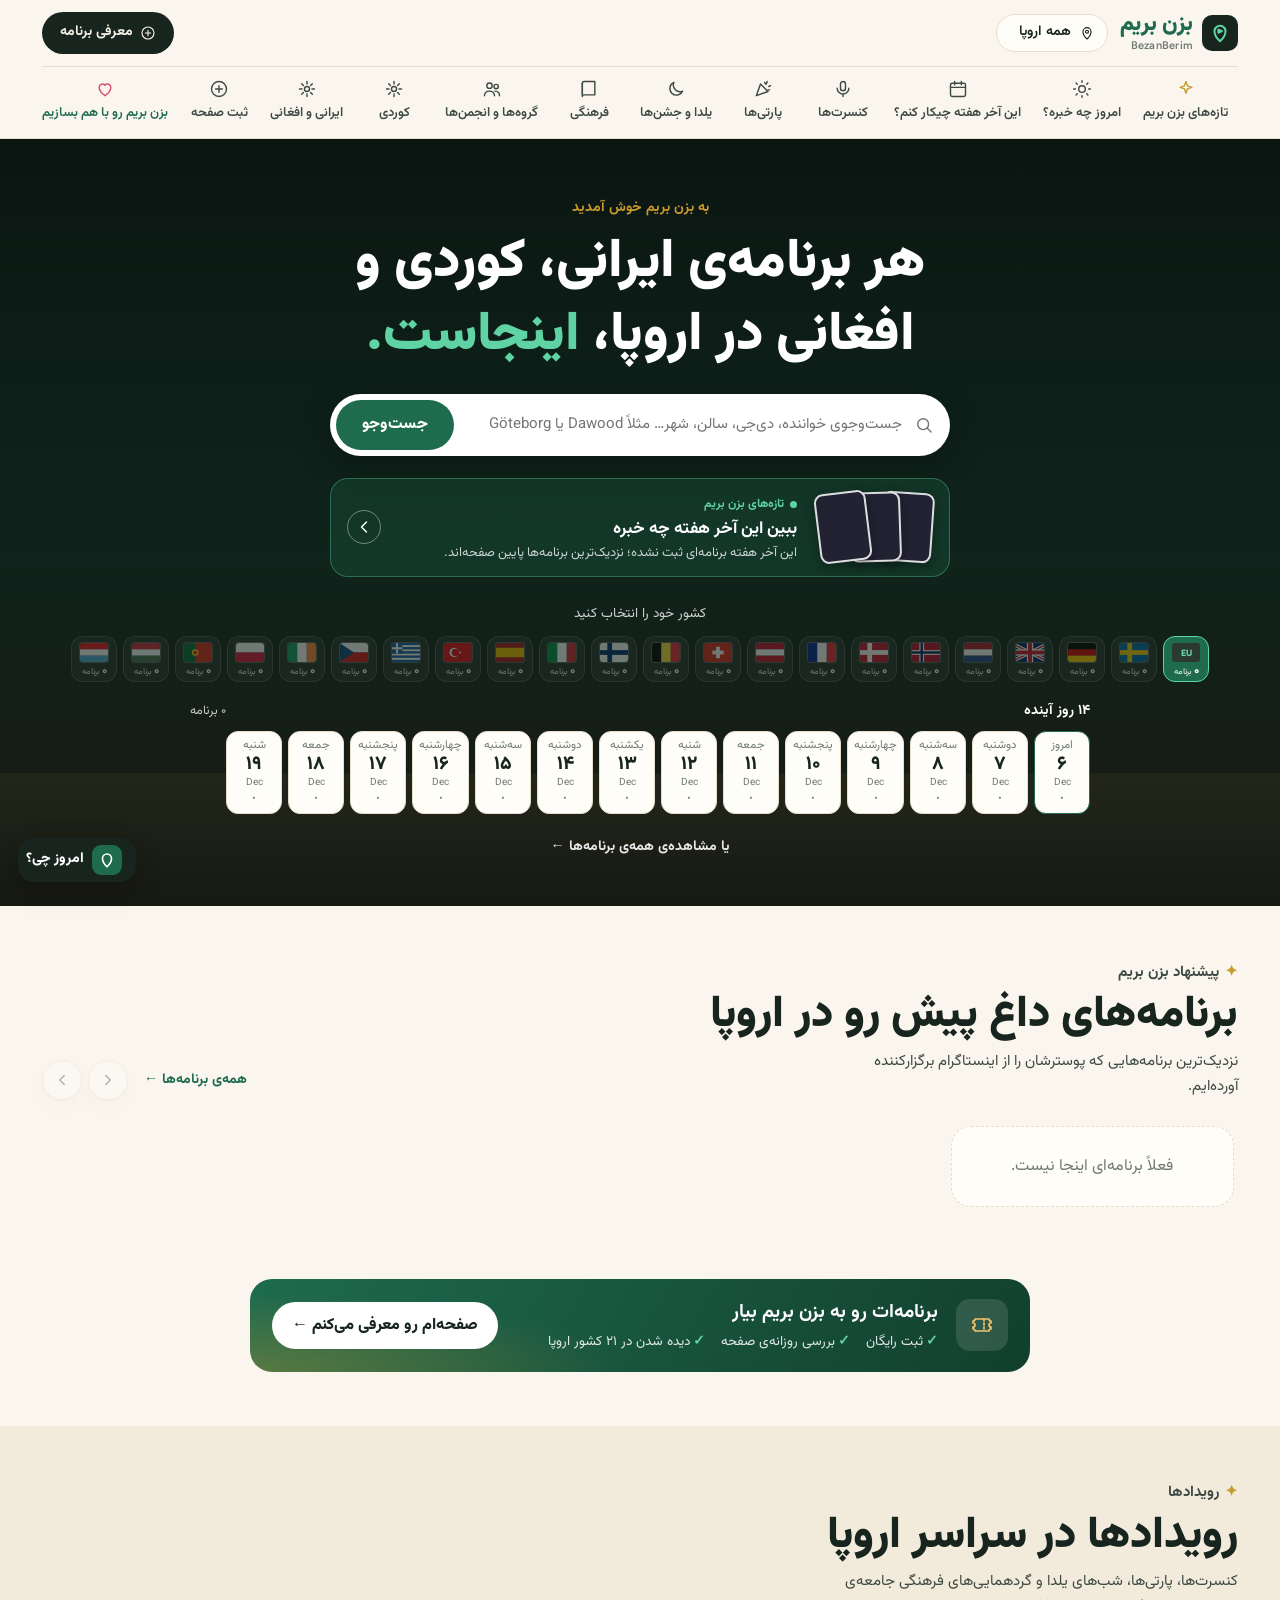
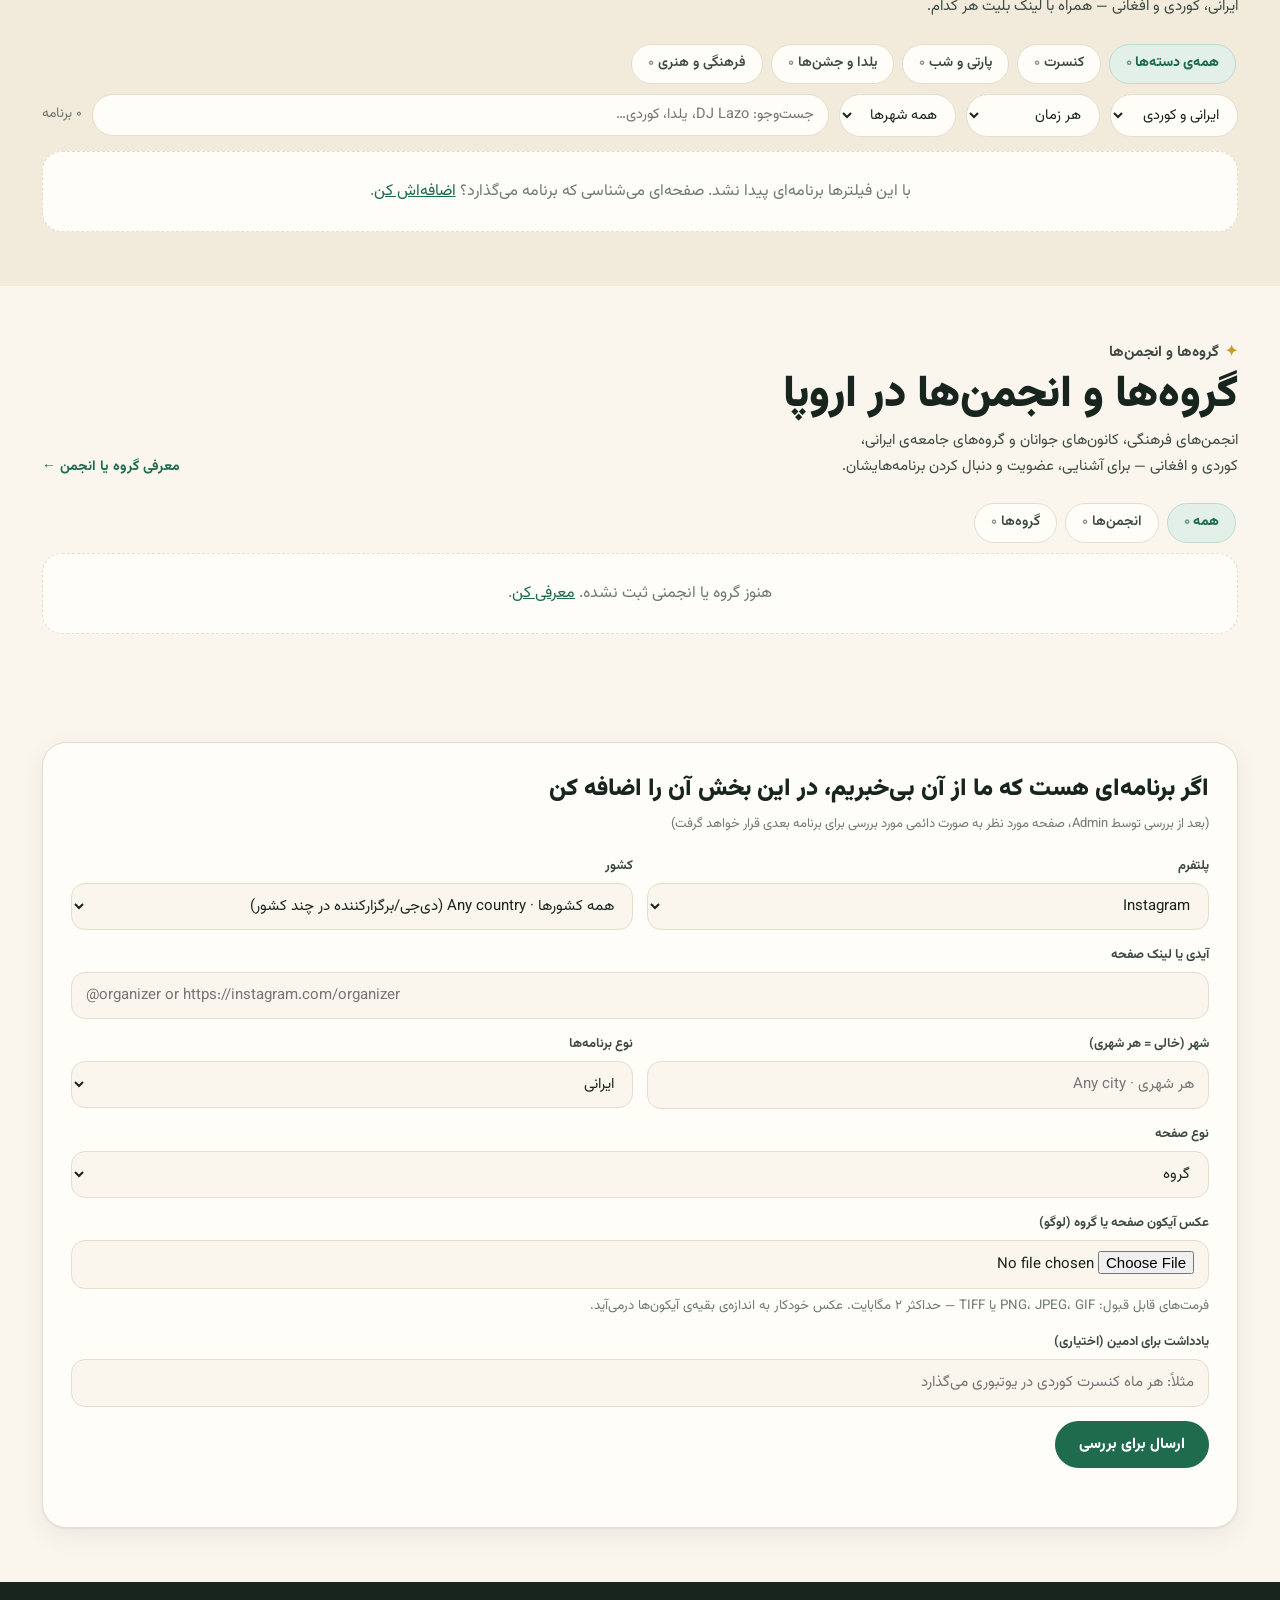
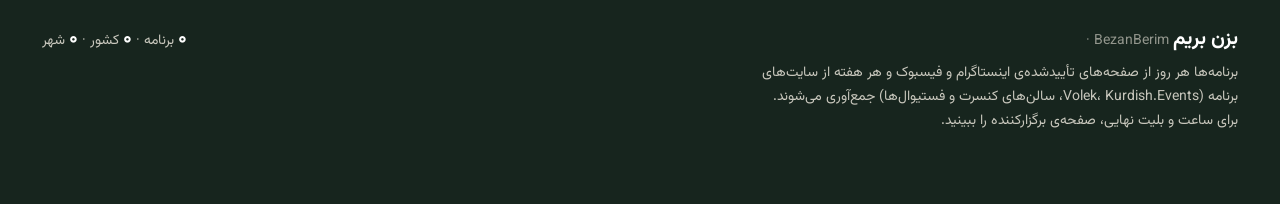
==== site/index.html @ 98e33f54 "Submit form: icon upload (PNG/JPEG/GIF/TIFF), server resizes to 192x192 PNG, used as group logo Co-A" ====
<!DOCTYPE html>
<html lang="fa" dir="rtl">
<head>
<meta charset="utf-8">
<meta name="viewport" content="width=device-width, initial-scale=1">
<meta name="theme-color" content="#17251E">
<title>BezanBerim · بزن بریم</title>
<link rel="preconnect" href="https://fonts.googleapis.com">
<link rel="preconnect" href="https://fonts.gstatic.com" crossorigin>
<link href="https://fonts.googleapis.com/css2?family=Figtree:wght@600;800&family=Vazirmatn:wght@400;500;600;700;800;900&display=swap" rel="stylesheet">
<link rel="stylesheet" href="assets/css/style.css">
</head>
<body>
<svg width="0" height="0" style="position:absolute" aria-hidden="true">
  <symbol id="i-spark" viewBox="0 0 24 24"><path d="M12 3l1.8 5.2L19 10l-5.2 1.8L12 17l-1.8-5.2L5 10l5.2-1.8z"/></symbol>
  <symbol id="i-sun" viewBox="0 0 24 24"><circle cx="12" cy="12" r="4"/><path d="M12 2v2M12 20v2M4.9 4.9l1.4 1.4M17.7 17.7l1.4 1.4M2 12h2M20 12h2M4.9 19.1l1.4-1.4M17.7 6.3l1.4-1.4"/></symbol>
  <symbol id="i-cal" viewBox="0 0 24 24"><rect x="3" y="5" width="18" height="16" rx="2"/><path d="M16 3v4M8 3v4M3 10h18"/></symbol>
  <symbol id="i-mic" viewBox="0 0 24 24"><rect x="9" y="3" width="6" height="11" rx="3"/><path d="M5 11a7 7 0 0014 0M12 18v3"/></symbol>
  <symbol id="i-party" viewBox="0 0 24 24"><path d="M4 20l5-14 9 9z"/><path d="M14 4l1 2M19 9l2-1M17 3l-1 3M20 13l-2 0"/></symbol>
  <symbol id="i-book" viewBox="0 0 24 24"><path d="M4 5a2 2 0 012-2h13v16H6a2 2 0 00-2 2z"/><path d="M4 19V5"/></symbol>
  <symbol id="i-sun2" viewBox="0 0 24 24"><circle cx="12" cy="12" r="3"/><path d="M12 3v3M12 18v3M3 12h3M18 12h3M5.6 5.6l2.1 2.1M16.3 16.3l2.1 2.1M5.6 18.4l2.1-2.1M16.3 7.7l2.1-2.1"/></symbol>
  <symbol id="i-moon" viewBox="0 0 24 24"><path d="M20 14.5A8 8 0 019.5 4a8 8 0 1010.5 10.5z"/></symbol>
  <symbol id="i-users" viewBox="0 0 24 24"><circle cx="9" cy="8" r="3.2"/><path d="M3 20c0-3.3 2.7-5.5 6-5.5s6 2.2 6 5.5"/><circle cx="17" cy="9" r="2.6"/><path d="M15.5 14.6c2.9.2 5.5 2.2 5.5 5.4"/></symbol>
  <symbol id="i-plus" viewBox="0 0 24 24"><circle cx="12" cy="12" r="9"/><path d="M12 8v8M8 12h8"/></symbol>
  <symbol id="i-heart" viewBox="0 0 24 24"><path d="M12 20s-7-4.4-7-10a4 4 0 017-2.6A4 4 0 0119 10c0 5.6-7 10-7 10z"/></symbol>
  <symbol id="i-pin" viewBox="0 0 24 24"><path d="M12 21s-6-5.5-6-11a6 6 0 0112 0c0 5.5-6 11-6 11z"/><circle cx="12" cy="10" r="2.2"/></symbol>
  <symbol id="i-search" viewBox="0 0 24 24"><circle cx="11" cy="11" r="6.5"/><path d="M16 16l4.5 4.5"/></symbol>
  <symbol id="i-left" viewBox="0 0 24 24"><path d="M15 6l-6 6 6 6"/></symbol>
  <symbol id="i-right" viewBox="0 0 24 24"><path d="M9 6l6 6-6 6"/></symbol>
  <symbol id="i-ig" viewBox="0 0 24 24"><rect x="3" y="3" width="18" height="18" rx="5"/><circle cx="12" cy="12" r="4"/><path d="M17.5 6.5h.01"/></symbol>
  <symbol id="i-ticket" viewBox="0 0 24 24"><path d="M3 8a2 2 0 002-2h14a2 2 0 002 2v2a2 2 0 000 4v2a2 2 0 00-2 2H5a2 2 0 00-2-2v-2a2 2 0 000-4z"/><path d="M14 6v12" stroke-dasharray="2 2"/></symbol>
</svg>

<header class="site-header">
  <div class="wrap">
    <div class="bar">
      <a class="logo" href="#top" aria-label="BezanBerim">
        <span class="mark"><svg viewBox="0 0 24 24" fill="none" stroke="#5FD3A4" stroke-width="2.2" stroke-linecap="round" stroke-linejoin="round"><path d="M12 21s-6-5.5-6-11a6 6 0 0112 0c0 5.5-6 11-6 11z"/><path d="M10.2 8.3l4 1.7-4 1.7z" fill="#5FD3A4"/></svg></span>
        <span><b>بزن بریم</b><small>BezanBerim</small></span>
      </a>
      <label class="pill country"><svg class="ico"><use href="#i-pin"/></svg><span class="sr">کشور</span><select id="countrySel"></select></label>
      <span class="spacer"></span>
      <a class="btn-dark" href="#add"><svg class="ico"><use href="#i-plus"/></svg>معرفی برنامه</a>
    </div>
    <nav class="nav" id="nav" aria-label="دسته‌ها">
      <button type="button" class="hot" data-nav="new"><svg class="ico"><use href="#i-spark"/></svg>تازه‌های بزن بریم</button>
      <button type="button" data-nav="today"><svg class="ico"><use href="#i-sun"/></svg>امروز چه خبره؟</button>
      <button type="button" data-nav="weekend"><svg class="ico"><use href="#i-cal"/></svg>این آخر هفته چیکار کنم؟</button>
      <button type="button" data-nav="concert"><svg class="ico"><use href="#i-mic"/></svg>کنسرت‌ها</button>
      <button type="button" data-nav="party"><svg class="ico"><use href="#i-party"/></svg>پارتی‌ها</button>
      <button type="button" data-nav="celebration"><svg class="ico"><use href="#i-moon"/></svg>یلدا و جشن‌ها</button>
      <button type="button" data-nav="culture"><svg class="ico"><use href="#i-book"/></svg>فرهنگی</button>
      <button type="button" data-nav="groups"><svg class="ico"><use href="#i-users"/></svg>گروه‌ها و انجمن‌ها</button>
      <button type="button" data-nav="kurdish"><svg class="ico"><use href="#i-sun2"/></svg>کوردی</button>
      <button type="button" data-nav="persian"><svg class="ico"><use href="#i-sun2"/></svg>ایرانی و افغانی</button>
      <button type="button" data-nav="add"><svg class="ico"><use href="#i-plus"/></svg>ثبت صفحه</button>
      <button type="button" class="love" data-nav="add"><svg class="ico"><use href="#i-heart"/></svg>بزن بریم رو با هم بسازیم</button>
    </nav>
  </div>
</header>

<main id="top">
  <section class="hero">
    <div class="sky" aria-hidden="true">
      <svg viewBox="0 0 1440 520" preserveAspectRatio="xMidYMax slice">
        <defs>
          <linearGradient id="g1" x1="0" y1="0" x2="0" y2="1"><stop offset="0" stop-color="#0B1712"/><stop offset=".55" stop-color="#173A2D"/><stop offset="1" stop-color="#3A3320"/></linearGradient>
          <linearGradient id="g2" x1="0" y1="0" x2="0" y2="1"><stop offset="0" stop-color="#F2C46B" stop-opacity=".55"/><stop offset="1" stop-color="#F2C46B" stop-opacity="0"/></linearGradient>
        </defs>
        <rect width="1440" height="520" fill="url(#g1)"/>
        <g fill="#0A1410" opacity=".95" id="city"></g>
        <rect y="430" width="1440" height="90" fill="url(#g2)" opacity=".35"/>
      </svg>
    </div>
    <div class="flagtint" id="flagTint" aria-hidden="true"></div>
    <div class="wrap">
      <p class="hello">به بزن بریم خوش آمدید</p>
      <h1>هر برنامه‌ی ایرانی، کوردی و افغانی در اروپا، <em>اینجاست.</em></h1>
      <form class="searchbox" id="heroSearch" role="search">
        <svg class="ico"><use href="#i-search"/></svg>
        <label class="sr" for="hq">جست‌وجو</label>
        <input id="hq" type="search" placeholder="جست‌وجوی خواننده، دی‌جی، سالن، شهر… مثلاً Dawood یا Göteborg">
        <button type="submit">جست‌وجو</button>
      </form>
      <button type="button" class="weekend" id="weekendCard">
        <span class="stack" id="stack"><span></span><span></span><span></span></span>
        <span class="wt"><span class="live">تازه‌های بزن بریم</span><b>ببین این آخر هفته چه خبره</b><small id="weekendTxt">کنسرت‌ها، پارتی‌ها و جشن‌های آخر هفته در سراسر اروپا. بکش پایین.</small></span>
        <span class="arr"><svg class="ico"><use href="#i-left"/></svg></span>
      </button>
      <p class="pick">کشور خود را انتخاب کنید</p>
      <div class="flags" id="flags"></div>
      <div class="calbar in-hero" aria-label="تقویم دو هفته‌ی آینده"><div class="calhead"><b>۱۴ روز آینده</b><span id="calSub"></span></div><div class="calstrip" id="calStrip" role="list"></div></div>
      <a class="allads" href="#events">یا مشاهده‌ی همه‌ی برنامه‌ها ←</a>
    </div>
  </section>

  <section class="block" id="soon">
    <div class="wrap">
      <div class="shead">
        <div><p class="eyebrow">پیشنهاد بزن بریم</p><h2 id="soonTitle">برنامه‌های داغ پیش رو</h2><p id="soonSub">نزدیک‌ترین برنامه‌هایی که پوسترشان را از اینستاگرام برگزارکننده آورده‌ایم.</p></div>
        <div class="tools"><button class="more" type="button" data-goto="events">همه‌ی برنامه‌ها ←</button><div class="arrows"><button type="button" id="prev" aria-label="قبلی"><svg class="ico"><use href="#i-right"/></svg></button><button type="button" id="next" aria-label="بعدی"><svg class="ico"><use href="#i-left"/></svg></button></div></div>
      </div>
      <div class="rail" id="rail"></div>
    </div>
  </section>

  <div class="wrap">
    <div class="cta">
      <span class="ci"><svg class="ico"><use href="#i-ticket"/></svg></span>
      <span class="ct"><b>برنامه‌ات رو به بزن بریم بیار</b><ul><li>ثبت رایگان</li><li>بررسی روزانه‌ی صفحه</li><li>دیده شدن در ۲۱ کشور اروپا</li></ul></span>
      <a href="#add">صفحه‌ام رو معرفی می‌کنم ←</a>
    </div>
  </div>

  <section class="block alt" id="events" style="margin-top:54px">
    <div class="wrap">
      <div class="shead">
        <div><p class="eyebrow">رویدادها</p><h2 id="evTitle">رویدادها در سراسر اروپا</h2><p>کنسرت‌ها، پارتی‌ها، شب‌های یلدا و گردهمایی‌های فرهنگی جامعه‌ی ایرانی، کوردی و افغانی — همراه با لینک بلیت هر کدام.</p></div>
      </div>
      <div class="chips" id="cats" role="group" aria-label="دسته"></div>
      <div class="filters">
        <label class="sr" for="typeSel">نوع</label>
        <select id="typeSel"><option value="all">ایرانی و کوردی</option><option value="persian">ایرانی / افغانی</option><option value="kurdish">کوردی</option></select>
        <label class="sr" for="whenSel">زمان</label>
        <select id="whenSel"><option value="all">هر زمان</option><option value="new">تازه اضافه‌شده</option><option value="today">امروز</option><option value="weekend">این آخر هفته</option><option value="week">۷ روز آینده</option><option value="month">۳۰ روز آینده</option></select>
        <label class="sr" for="city">شهر</label>
        <select id="city"><option value="">همه شهرها</option></select>
        <label class="sr" for="q">جست‌وجو</label>
        <input id="q" type="search" placeholder="جست‌وجو: DJ Lazo، یلدا، کوردی…">
        <span class="count" id="count"></span>
      </div>
      <div id="list" aria-live="polite"></div>
    </div>
  </section>

  <section class="block" id="groups">
    <div class="wrap">
      <div class="shead">
        <div><p class="eyebrow">گروه‌ها و انجمن‌ها</p><h2 id="grTitle">گروه‌ها و انجمن‌ها</h2><p>انجمن‌های فرهنگی، کانون‌های جوانان و گروه‌های جامعه‌ی ایرانی، کوردی و افغانی — برای آشنایی، عضویت و دنبال کردن برنامه‌هایشان.</p></div>
        <div class="tools"><a class="more" href="#add">معرفی گروه یا انجمن ←</a></div>
      </div>
      <div class="chips" id="grChips" role="group" aria-label="نوع گروه"></div>
      <div class="ggrid" id="groupsList"></div>
    </div>
  </section>

  <section class="block" id="add">
    <div class="wrap">
      <div class="panel" id="submitPanel">
        <h2>اگر برنامه‌ای هست که ما از آن بی‌خبریم، در این بخش آن را اضافه کن</h2>
        <p class="sub">(بعد از بررسی توسط Admin، صفحه مورد نظر به صورت دائمی مورد بررسی برای برنامه بعدی قرار خواهد گرفت)</p>
        <form id="subForm" novalidate>
          <div class="row2">
            <label class="field"><span>پلتفرم</span>
              <select id="sPlatform"><option value="instagram">Instagram</option><option value="facebook">Facebook</option><option value="website">وب‌سایت</option><option value="whatsapp">WhatsApp (گروه یا کانال)</option><option value="telegram">Telegram (کانال یا گروه)</option></select>
            </label>
            <label class="field"><span>کشور</span><select id="sCountry"></select></label>
          </div>
          <label class="field"><span>آیدی یا لینک صفحه</span><input id="sHandle" class="ltr" placeholder="@organizer or https://instagram.com/organizer" autocomplete="off"></label>
          <div class="row2">
            <label class="field"><span>شهر (خالی = هر شهری)</span><input id="sCity" placeholder="هر شهری · Any city"></label>
            <label class="field"><span>نوع برنامه‌ها</span><select id="sType"><option value="persian">ایرانی</option><option value="afghan">افغانی</option><option value="kurdish">کوردی</option><option value="all">همه</option></select></label>
          </div>
          <label class="field"><span>نوع صفحه</span><select id="sKind"><option value="گروه">گروه</option><option value="ایونت">ایونت</option><option value="انجمن">انجمن</option></select></label>
          <label class="field" id="sIconBox"><span>عکس آیکون صفحه یا گروه (لوگو)</span>
            <input id="sIcon" type="file" accept=".png,.jpg,.jpeg,.gif,.tif,.tiff,image/png,image/jpeg,image/gif,image/tiff">
            <small style="color:var(--muted)">فرمت‌های قابل قبول: PNG، JPEG، GIF یا TIFF — حداکثر ۲ مگابایت. عکس خودکار به اندازه‌ی بقیه‌ی آیکون‌ها درمی‌آید.</small>
          </label>
          <label class="field"><span>یادداشت برای ادمین (اختیاری)</span><input id="sNote" placeholder="مثلاً: هر ماه کنسرت کوردی در یوتبوری می‌گذارد"></label>
          <button class="btn" type="submit" id="sBtn">ارسال برای بررسی</button>
          <div class="msg" id="sMsg" role="status"></div>
          <div id="sFallback" hidden></div>
        </form>
        <div id="mine"></div>
      </div>

      <div class="panel" id="adminPanel" hidden style="margin-top:28px">
        <h2>Admin · صف بررسی</h2>
        <p class="sub">فقط شما و ویرایشگرها این بخش را می‌بینید. صفحه‌ی تأییدشده هر روز بررسی می‌شود.</p>
        <div class="queue" id="queue"></div>
        <h2 style="margin-top:28px;font-size:19px">برنامه‌های پیشنهادی ربات <span id="pendN" style="color:var(--muted);font-weight:500;font-size:15px"></span></h2>
        <p class="sub">هر روز ساعت ۶ صبح پیدا می‌شوند. تا تأیید نکنی روی سایت نمی‌آیند.</p>
        <div class="queue" id="pending"></div>
        <h2 style="margin-top:28px;font-size:19px">صفحه‌های تحت پیگیری <span id="trackedN" style="color:var(--muted);font-weight:500;font-size:15px"></span></h2>
        <p class="sub">روی دکمه‌ی هر صفحه بزن تا برنامه‌های مربوط به آن را ببینی.</p>
        <ul class="sources" id="sources"></ul>
        <h2 style="margin-top:28px;font-size:19px">راه تماس برای بازدیدکنندگان</h2>
        <p class="sub">بازدیدکننده‌هایی که نمی‌توانند مستقیم ارسال کنند، درخواستشان را برای این آدرس می‌فرستند.</p>
        <form id="contactForm" class="row2" style="align-items:end">
          <label class="field"><span>ایمیل یا اینستاگرام</span><input id="contact" class="ltr" placeholder="@yourpage or you@example.com"></label>
          <button class="btn ghost" type="submit">ذخیره</button>
        </form>
        <h2 style="margin-top:28px;font-size:19px">صفحه‌های حذف‌شده <span id="removedN" style="color:var(--muted);font-weight:500;font-size:15px"></span></h2>
        <p class="sub">صفحه‌هایی که پیگیری‌شان را متوقف کردی یا رد کردی. دیگر بررسی نمی‌شوند. با «بازگرداندن» دوباره پیگیری می‌شوند.</p>
        <ul class="sources" id="removed"></ul>
      </div>
    </div>
  </section>
</main>

<footer>
  <div class="wrap cols">
    <div><b>بزن بریم</b> <span class="ltr" style="opacity:.7">· BezanBerim</span>
      <p>برنامه‌ها هر روز از صفحه‌های تأییدشده‌ی اینستاگرام و فیسبوک و هر هفته از سایت‌های برنامه (Volek، Kurdish.Events، سالن‌های کنسرت و فستیوال‌ها) جمع‌آوری می‌شوند. برای ساعت و بلیت نهایی، صفحه‌ی برگزارکننده را ببینید.</p></div>
    <div id="footStats"></div>
  </div>
</footer>

<button class="fab" type="button" id="fab"><span class="m"><svg viewBox="0 0 24 24" fill="none" stroke="#fff" stroke-width="2.2"><path d="M12 21s-6-5.5-6-11a6 6 0 0112 0c0 5.5-6 11-6 11z"/></svg></span>امروز چی؟</button>

<script src="assets/js/flags.js"></script>
<script src="assets/js/backend.js"></script>
<script src="assets/js/app.js"></script>
</body>
</html>
---- site/assets/css/style.css ----
/* BezanBerim · بزن بریم — plain CSS, same family of look as onja.ca:
   cream paper background, deep green brand, white rounded cards, Vazirmatn. */
:root{
  --paper:#FAF6EE; --paper2:#F2EADB; --card:#FFFDF8; --ink:#17251E; --ink2:#3D4A43; --muted:#6F7A73;
  --line:#E6DDCC; --green:#1E6B4E; --green-d:#14503A; --green-l:#E3F0E9; --gold:#C99A2E; --cream-ink:#F4EFE4;
  --persian:#C9822B; --kurdish:#1E6B4E; --both:#B04A3A; --test:#D7263D;
  --fa:"Vazirmatn", Tahoma, sans-serif;
  --lat:"Figtree","Vazirmatn", sans-serif;
  --r:20px; --shadow:0 1px 2px rgba(23,37,30,.06), 0 8px 24px rgba(23,37,30,.07);
}
*{box-sizing:border-box}
html{scroll-behavior:smooth;scroll-padding-top:150px}
@media (prefers-reduced-motion: reduce){ html{scroll-behavior:auto} }
html,body{margin:0}
body{background:var(--paper);color:var(--ink);font-family:var(--fa);font-size:16px;line-height:1.7}
a{color:var(--green)}
img{max-width:100%}
:focus-visible{outline:2px solid var(--green);outline-offset:2px;border-radius:10px}
.wrap{max-width:1240px;margin:0 auto;padding:0 22px}
.ltr{direction:ltr;unicode-bidi:isolate}
.sr{position:absolute;width:1px;height:1px;overflow:hidden;clip:rect(0 0 0 0)}
.ico{width:20px;height:20px;stroke:currentColor;fill:none;stroke-width:1.7;stroke-linecap:round;stroke-linejoin:round;flex:0 0 auto}

/* ---------- header ---------- */
.site-header{position:sticky;top:0;z-index:20;background:rgba(250,246,238,.94);backdrop-filter:blur(10px);-webkit-backdrop-filter:blur(10px);border-bottom:1px solid var(--line)}
.bar{display:flex;align-items:center;gap:12px;padding:12px 0}
.logo{display:flex;align-items:center;gap:9px;text-decoration:none;color:var(--ink)}
.logo .mark{width:36px;height:36px;border-radius:10px;background:var(--ink);display:grid;place-items:center}
.logo .mark svg{width:22px;height:22px}
.logo b{font-size:22px;font-weight:900;color:var(--green);line-height:1}
.logo small{display:block;font-family:var(--lat);font-size:11px;color:var(--muted);font-weight:600;letter-spacing:.02em;line-height:1.1;direction:ltr;text-align:right}
.pill{display:inline-flex;align-items:center;gap:6px;border:1px solid var(--line);background:var(--card);border-radius:999px;padding:6px 12px;font:inherit;font-size:14px;font-weight:600;color:var(--ink)}
.pill select{border:0;background:none;font:inherit;color:inherit;padding:0 2px;appearance:none;-webkit-appearance:none;cursor:pointer}
.pill .ico{width:16px;height:16px}
.spacer{flex:1}
.btn-dark{display:inline-flex;align-items:center;gap:7px;background:var(--ink);color:var(--cream-ink);border:0;border-radius:999px;padding:9px 18px;font:inherit;font-weight:700;font-size:14px;text-decoration:none;cursor:pointer}
.btn-dark .ico{width:16px;height:16px}
.nav{display:flex;gap:2px;overflow-x:auto;padding:4px 0 8px;scrollbar-width:none;border-top:1px solid var(--line)}
.nav::-webkit-scrollbar{display:none}
.nav button{flex:0 0 auto;display:flex;flex-direction:column;align-items:center;gap:3px;min-width:78px;padding:8px 10px 6px;border:0;background:none;font:inherit;font-size:13px;font-weight:600;color:var(--ink2);border-radius:12px;cursor:pointer}
.nav button:hover{background:var(--paper2)}
.nav button[aria-pressed="true"]{color:var(--green)}
.nav button[aria-pressed="true"] .ico{stroke:var(--green)}
.nav .hot .ico{stroke:var(--gold)}
.nav .love{color:var(--green)}
.nav .love .ico{stroke:#D94F70}

/* ---------- hero ---------- */
.hero{position:relative;color:#fff;overflow:hidden;background:#0E1A15}
.hero .sky{position:absolute;inset:0}
.hero .sky svg{position:absolute;inset:0;width:100%;height:100%}
.hero::after{content:"";position:absolute;inset:0;background:linear-gradient(180deg,rgba(9,16,13,.35),rgba(9,16,13,.72))}
.hero .wrap{position:relative;z-index:1;padding-top:58px;padding-bottom:46px;text-align:center}
.hello{color:var(--gold);font-weight:700;font-size:14px;margin:0}
.hero h1{font-size:clamp(30px,5vw,54px);font-weight:900;line-height:1.35;margin:6px auto 22px;max-width:20ch;text-wrap:balance}
.hero h1 em{font-style:normal;color:#5FD3A4}
.searchbox{display:flex;align-items:center;gap:8px;background:#fff;border-radius:999px;padding:6px;max-width:620px;margin:0 auto;box-shadow:0 10px 30px rgba(0,0,0,.25)}
.searchbox .ico{stroke:var(--muted);margin-inline-start:10px}
.searchbox input{flex:1;min-width:0;border:0;background:none;font:inherit;font-size:15px;color:var(--ink);padding:10px 4px}
.searchbox input:focus{outline:none}
.searchbox button{background:var(--green);color:#fff;border:0;border-radius:999px;padding:11px 26px;font:inherit;font-weight:800;cursor:pointer}
.weekend{display:flex;align-items:center;gap:18px;max-width:620px;margin:22px auto 0;padding:12px 16px;border-radius:18px;background:rgba(30,107,78,.28);border:1px solid rgba(95,211,164,.35);color:#fff;text-decoration:none;text-align:right;cursor:pointer;font:inherit;width:100%}
.weekend:hover{background:rgba(30,107,78,.42)}
.stack{position:relative;width:118px;height:70px;flex:0 0 auto}
.stack span{position:absolute;top:0;width:52px;height:70px;border-radius:9px;border:2px solid rgba(255,255,255,.85);background:#223;background-size:cover;background-position:center;box-shadow:0 4px 12px rgba(0,0,0,.35)}
.stack span:nth-child(1){right:0;transform:rotate(4deg)}
.stack span:nth-child(2){right:32px;transform:rotate(-2deg)}
.stack span:nth-child(3){right:64px;transform:rotate(-7deg)}
.weekend .wt{flex:1;min-width:0}
.weekend .live{display:inline-flex;align-items:center;gap:6px;font-size:12px;font-weight:700;color:#5FD3A4}
.weekend .live::before{content:"";width:7px;height:7px;border-radius:50%;background:#5FD3A4}
.weekend b{display:block;font-size:17px;line-height:1.4}
.weekend small{display:block;color:rgba(255,255,255,.78);font-size:13px}
.weekend .arr{width:34px;height:34px;border-radius:50%;border:1px solid rgba(255,255,255,.4);display:grid;place-items:center;flex:0 0 auto}
.pick{margin:26px 0 0;color:rgba(255,255,255,.8);font-size:13.5px}
.flags{display:flex;flex-wrap:wrap;justify-content:center;gap:6px;margin-top:10px}
.flag{display:flex;flex-direction:column;align-items:center;gap:3px;min-width:46px;padding:6px 6px 4px;border:1px solid rgba(255,255,255,.18);border-radius:12px;background:rgba(255,255,255,.08);color:#fff;font:inherit;cursor:pointer}
.flag:hover{background:rgba(255,255,255,.16)}
.flag[aria-pressed="true"]{background:var(--green);border-color:#5FD3A4}
.flag.zero{opacity:.4}
.flag svg{width:28px;height:19px;border-radius:3px;display:block;box-shadow:0 0 0 1px rgba(255,255,255,.25)}
.flag .n{font-size:12px;font-weight:800;line-height:1}
.flag .n small{font-size:8.5px;font-weight:500;opacity:.8;margin-inline-start:2px}
.globe{width:28px;height:19px;border-radius:3px;display:grid;place-items:center;background:#2A3A33;font-family:var(--lat);font-weight:800;font-size:9px;color:#5FD3A4}
.allads{display:inline-block;margin-top:14px;color:#fff;font-size:14px;font-weight:700;text-decoration:none;opacity:.9}

/* ---------- sections ---------- */
section.block{padding:54px 0}
section.alt{background:var(--paper2)}
.eyebrow{display:flex;align-items:center;gap:6px;font-size:13px;font-weight:700;color:var(--muted);margin:0}
.eyebrow::before{content:"✦";color:var(--gold)}
.shead{display:flex;align-items:flex-end;justify-content:space-between;gap:16px;flex-wrap:wrap;margin-bottom:22px}
.shead h2{font-size:clamp(28px,4vw,44px);font-weight:900;line-height:1.3;margin:2px 0 4px}
.shead p{margin:0;color:var(--ink2);max-width:52ch;font-size:15px}
.shead .tools{display:flex;align-items:center;gap:10px}
.more{display:inline-flex;align-items:center;gap:5px;font-weight:700;font-size:14px;color:var(--green);text-decoration:none;background:none;border:0;font-family:inherit;cursor:pointer}
.arrows{display:flex;gap:6px}
.arrows button{width:40px;height:40px;border-radius:50%;border:1px solid var(--line);background:var(--card);display:grid;place-items:center;cursor:pointer;box-shadow:var(--shadow);color:var(--ink)}
.arrows button:disabled{opacity:.35;cursor:default}
.arrows .ico{width:18px;height:18px}

.chips{display:flex;gap:8px;overflow-x:auto;padding:2px 2px 10px;scrollbar-width:none}
.chips::-webkit-scrollbar{display:none}
.chip{flex:0 0 auto;border:1px solid var(--line);background:var(--card);color:var(--ink2);border-radius:999px;padding:7px 16px;font:inherit;font-size:14px;font-weight:600;cursor:pointer}
.chip[aria-pressed="true"]{background:var(--green-l);border-color:#BFDCCB;color:var(--green);font-weight:800}
.filters{display:flex;flex-wrap:wrap;gap:10px;align-items:center;margin-bottom:14px}
.filters select,.filters input{font:inherit;font-size:14.5px;color:var(--ink);background:var(--card);border:1px solid var(--line);border-radius:999px;padding:8px 14px}
.filters input{flex:1 1 220px;min-width:0}
.count{color:var(--muted);font-size:14px;margin-inline-start:auto}

/* ---------- event cards ---------- */
.rail{display:grid;grid-auto-flow:column;grid-auto-columns:minmax(260px,1fr);gap:18px;overflow-x:auto;scroll-snap-type:x mandatory;padding:4px 4px 18px;scrollbar-width:none}
.rail::-webkit-scrollbar{display:none}
.rail > *{scroll-snap-align:start}
@media (min-width:1100px){ .rail{grid-auto-columns:calc((100% - 54px)/4)} }
.grid{display:grid;grid-template-columns:repeat(auto-fill,minmax(250px,1fr));gap:18px}
.month{font-weight:900;font-size:19px;color:var(--ink);margin:34px 0 14px;display:flex;align-items:center;gap:12px}
.month::after{content:"";flex:1;height:1px;background:var(--line)}
.month:first-child{margin-top:6px}

.ev{position:relative;display:flex;flex-direction:column;background:var(--card);border-radius:var(--r);overflow:hidden;box-shadow:var(--shadow);border:1px solid rgba(230,221,204,.7);min-width:0;color:inherit;text-decoration:none}
.ev .img{position:relative;aspect-ratio:16/11;background:var(--paper2);overflow:hidden}
.ev .img img{position:absolute;inset:0;width:100%;height:100%;object-fit:cover;object-position:center 25%}
.ph{position:absolute;inset:0;display:flex;flex-direction:column;justify-content:center;align-items:center;gap:2px;text-align:center;padding:14px;
  background:radial-gradient(120% 90% at 100% 0%, rgba(201,130,43,.22), transparent 60%), repeating-linear-gradient(45deg, rgba(23,37,30,.035) 0 10px, transparent 10px 20px), var(--paper2)}
.ev.kurdish .ph{background:radial-gradient(120% 90% at 100% 0%, rgba(30,107,78,.22), transparent 60%), repeating-linear-gradient(45deg, rgba(23,37,30,.035) 0 10px, transparent 10px 20px), var(--paper2)}
.ph b{font-family:var(--lat);font-size:28px;font-weight:800;color:var(--ink);line-height:1.1;direction:ltr}
.ph small{font-size:12.5px;color:var(--muted);direction:ltr}
.tag{position:absolute;top:10px;right:10px;font-size:11.5px;font-weight:800;padding:2px 10px;border-radius:999px;color:#fff;background:var(--persian);z-index:1}
.tag.kurdish{background:var(--kurdish)} .tag.both{background:var(--both)}
.testtag{position:absolute;top:10px;left:10px;z-index:1;font-family:var(--lat);font-size:11px;font-weight:800;letter-spacing:.08em;padding:2px 9px;border-radius:6px;background:var(--test);color:#fff}
.igb{position:absolute;bottom:8px;left:8px;z-index:1;width:26px;height:26px;border-radius:8px;background:rgba(255,255,255,.92);display:grid;place-items:center}
.igb .ico{width:15px;height:15px;stroke:#C13584}
.datepill{align-self:flex-start;margin:-15px 14px 0;position:relative;z-index:2;display:inline-flex;align-items:baseline;gap:5px;background:var(--green-d);color:var(--cream-ink);border-radius:999px;padding:3px 12px;font-size:12.5px;font-weight:700;white-space:nowrap}
.datepill b{font-size:16px;font-weight:900}
.datepill i{font-style:normal;color:#F2C46B}
.ev .body{padding:10px 16px 14px;display:flex;flex-direction:column;gap:3px;flex:1}
.ev h3{margin:2px 0 2px;font-size:17px;font-weight:800;line-height:1.45;color:var(--green-d);overflow-wrap:anywhere;display:-webkit-box;-webkit-line-clamp:2;-webkit-box-orient:vertical;overflow:hidden}
.ev .where{display:flex;align-items:center;gap:6px;font-size:13.5px;color:var(--ink2);font-weight:600}
.ev .where svg{width:18px;height:12px;border-radius:2px;flex:0 0 auto;box-shadow:0 0 0 1px rgba(0,0,0,.08)}
.ev .venue{font-size:13px;color:var(--muted);white-space:nowrap;overflow:hidden;text-overflow:ellipsis}
.ev .time{font-size:13px;color:var(--muted)}
.ev .org{font-size:13px;color:var(--ink2);margin-top:4px;display:-webkit-box;-webkit-line-clamp:2;-webkit-box-orient:vertical;overflow:hidden}
.ev .foot{margin-top:auto;padding-top:12px;display:flex;align-items:center;justify-content:space-between;gap:10px;border-top:1px solid var(--line)}
.ev .price{font-size:13px;font-weight:700;color:var(--ink);overflow:hidden;text-overflow:ellipsis;white-space:nowrap;min-width:0}
.ev .price.unk{color:var(--muted);font-weight:500}
.ticket{flex:0 0 auto;background:#fff;border-radius:999px;padding:6px 16px;font-size:13.5px;font-weight:800;color:var(--ink);box-shadow:0 2px 8px rgba(23,37,30,.14)}
.ev:hover .ticket{background:var(--green);color:#fff}
@media (prefers-reduced-motion: no-preference){
  .ev{transition:transform .18s ease, box-shadow .18s ease}
  .ev:hover{transform:translateY(-3px);box-shadow:0 2px 4px rgba(23,37,30,.08),0 16px 34px rgba(23,37,30,.12)}
}
.empty,.note{background:var(--card);border:1px dashed var(--line);border-radius:var(--r);padding:26px;color:var(--muted);text-align:center}
.note{border-style:solid}

/* ---------- groups & associations ---------- */
.ggrid{display:grid;grid-template-columns:repeat(auto-fill,minmax(270px,1fr));gap:16px}
.gcard{display:flex;flex-direction:column;gap:10px;align-items:stretch;background:var(--card);border:1px solid rgba(230,221,204,.8);border-radius:var(--r);padding:16px;box-shadow:var(--shadow);text-decoration:none;color:inherit;min-width:0}
.gcard .av{display:grid;place-items:center;width:96px;height:96px;border-radius:20px;margin-bottom:12px;font-weight:900;font-size:34px;color:#fff;background:var(--persian)}
.gcard .cover{display:block;width:96px;height:96px;object-fit:cover;border-radius:20px;margin-bottom:12px}
.gcard .grow{display:block;width:100%}
.gcard .grow .gb{display:block;width:100%}
#grChips[hidden]{display:none}
.gcard .av.logo{width:96px;height:96px;border-radius:20px;background:#fff;overflow:hidden;padding:6px;border:1px solid #e6dfd0}
.gcard .av.logo img{width:100%;height:100%;object-fit:contain;display:block}
.gcard.kurdish .av{background:var(--kurdish)} .gcard.both .av{background:var(--both)}
.gcard .gb{min-width:0;flex:1;display:flex;flex-direction:column;gap:3px}
.gcard h3{margin:0;font-size:16.5px;font-weight:800;color:var(--green-d);line-height:1.45;overflow-wrap:anywhere}
.gcard .gl{font-family:var(--lat);font-size:12.5px;color:var(--muted);direction:ltr;text-align:right}
.gcard .gw{display:flex;align-items:center;gap:6px;font-size:13px;color:var(--ink2);font-weight:600;flex-wrap:wrap}
.gcard .gw svg{width:18px;height:12px;border-radius:2px;box-shadow:0 0 0 1px rgba(0,0,0,.08)}
.gcard .kind{font-size:11.5px;font-weight:800;padding:1px 9px;border-radius:999px;background:var(--green-l);color:var(--green)}
.gcard p{margin:2px 0 0;font-size:13.5px;color:var(--ink2);line-height:1.6}
.gcard .go{margin-top:6px;font-size:13px;font-weight:800;color:var(--green)}
.gcard .go.soon{color:var(--muted);font-weight:600}
@media (prefers-reduced-motion: no-preference){ a.gcard{transition:transform .18s ease} a.gcard:hover{transform:translateY(-2px)} }

/* ---------- CTA ---------- */
.cta{display:flex;align-items:center;gap:18px;flex-wrap:wrap;max-width:780px;margin:0 auto;padding:18px 22px;border-radius:22px;color:#fff;
  background:radial-gradient(80% 140% at 0% 100%, rgba(201,154,46,.35), transparent 60%), linear-gradient(120deg,#1E6B4E,#123F2E)}
.cta .ci{width:52px;height:52px;border-radius:14px;background:rgba(255,255,255,.12);display:grid;place-items:center;flex:0 0 auto}
.cta .ci .ico{stroke:#F2C46B;width:24px;height:24px}
.cta .ct{flex:1;min-width:220px}
.cta b{font-size:19px;display:block}
.cta ul{list-style:none;margin:2px 0 0;padding:0;display:flex;flex-wrap:wrap;gap:4px 16px;font-size:13.5px;color:rgba(255,255,255,.88)}
.cta li::before{content:"✓ ";color:#5FD3A4;font-weight:800}
.cta a{background:#fff;color:var(--ink);border-radius:999px;padding:10px 20px;font-weight:800;text-decoration:none;white-space:nowrap}

/* ---------- forms / panels ---------- */
.panel{background:var(--card);border-radius:24px;box-shadow:var(--shadow);border:1px solid var(--line);padding:28px}
.panel h2{font-size:24px;font-weight:900;line-height:1.55;margin:0}
.panel .sub{margin:4px 0 20px;color:var(--muted);font-size:13px}
form{display:grid;gap:14px}
.row2{display:grid;grid-template-columns:1fr 1fr;gap:14px}
.field{display:flex;flex-direction:column;gap:6px}
.field span{font-size:13px;font-weight:700;color:var(--ink2)}
.field input,.field select{font:inherit;font-size:15px;color:var(--ink);background:var(--paper);border:1px solid var(--line);border-radius:14px;padding:10px 14px}
.btn{font:inherit;font-weight:800;font-size:15px;border:0;border-radius:999px;padding:11px 24px;background:var(--green);color:#fff;cursor:pointer;justify-self:start}
.btn.ghost{background:var(--paper2);color:var(--ink)}
.btn.small{font-size:13px;padding:6px 14px}
.btn.ok{background:var(--green)} .btn.no{background:#C0392B}
.msg{font-size:14px;min-height:1.2em}
.msg.good{color:var(--green)} .msg.bad{color:#C0392B}
.sources{list-style:none;margin:0;padding:0;display:flex;flex-direction:column;gap:8px}
.sources li{display:flex;justify-content:space-between;gap:10px;border-bottom:1px solid var(--line);padding-bottom:8px;font-size:14.5px}
.sources li.srcli{flex-direction:column;align-items:stretch}
.srctop{display:flex;justify-content:space-between;gap:10px;flex-wrap:wrap}
.srcev{margin-top:8px;padding:10px 12px;background:var(--paper2);border-radius:12px;display:flex;flex-direction:column;gap:6px}
.srcrow{display:grid;grid-template-columns:96px minmax(0,1fr) auto;gap:10px;font-size:14px;direction:ltr;text-align:left}
.srcrow.past{opacity:.55}
.sd,.sm{color:var(--muted);font-size:13px}
.pf{font-size:12px;font-weight:700;color:var(--muted);text-transform:uppercase;letter-spacing:.06em}
.queue{display:flex;flex-direction:column;gap:10px}
.qitem{border:1px solid var(--line);border-radius:14px;padding:12px;display:flex;flex-wrap:wrap;gap:8px 14px;align-items:center;justify-content:space-between}
.qitem .who{font-weight:700;overflow-wrap:anywhere}
.qitem .act{display:flex;gap:8px}
pre.copy{white-space:pre-wrap;background:var(--paper2);border-radius:12px;padding:12px;font-size:13px;margin:0;direction:ltr;text-align:left}

/* ---------- footer & floating ---------- */
footer{background:var(--ink);color:rgba(244,239,228,.8);padding:40px 0 70px;font-size:14px}
footer b{color:#fff;font-size:20px}
footer .cols{display:flex;flex-wrap:wrap;gap:20px 40px;justify-content:space-between;align-items:flex-start}
footer p{max-width:60ch;margin:6px 0 0}
.fab{position:fixed;bottom:18px;left:18px;z-index:30;display:flex;align-items:center;gap:8px;background:var(--ink);color:#fff;border:0;border-radius:16px;padding:7px 14px 7px 8px;font:inherit;font-weight:800;font-size:14px;box-shadow:0 8px 24px rgba(0,0,0,.25);cursor:pointer}
.fab .m{width:30px;height:30px;border-radius:9px;background:var(--green);display:grid;place-items:center}
.fab .m svg{width:18px;height:18px}

@media (max-width:720px){
  .row2{grid-template-columns:1fr}
  .logo small{display:none}
  .bar .pill.country{display:none}
  .grid{grid-template-columns:repeat(2,minmax(0,1fr));gap:12px}
  .rail{grid-auto-columns:72%}
  .ev .body{padding:8px 12px 12px}
  .ev h3{font-size:15px}
  .ev .venue,.ev .org{display:none}
  .datepill{font-size:11.5px;margin-inline:10px}
  .searchbox button{padding:10px 16px}
  .hero .wrap{padding-top:38px}
}

/* ---- 14-day calendar strip ---- */
.calbar{background:var(--paper2);border-bottom:1px solid var(--line);padding:10px 0 12px}
.calhead{display:flex;justify-content:space-between;align-items:baseline;gap:10px;margin-bottom:8px;font-size:14px;flex-wrap:wrap}
.calhead span{color:var(--muted);font-size:12.5px}
.calstrip{display:flex;gap:6px;overflow-x:auto;padding-bottom:4px;scrollbar-width:thin}
.calday{flex:0 0 auto;min-width:56px;display:flex;flex-direction:column;align-items:center;gap:0;padding:6px 6px 5px;border:1px solid var(--line);background:var(--card);border-radius:12px;font:inherit;color:var(--ink2);cursor:pointer;line-height:1.25}
.calday .cw{font-size:11.5px;color:var(--muted)}
.calday .cd{font-size:19px;font-weight:800;color:var(--ink)}
.calday .cm{font-size:10px;color:var(--muted);direction:ltr}
.calday .cn{margin-top:3px;min-width:22px;padding:0 6px;border-radius:999px;font-size:12.5px;font-weight:800;color:var(--muted)}
.calday.has .cn{background:var(--green);color:#fff}
.calday .ca{font-size:9.5px;color:var(--muted);min-height:12px}
.calday.today{border-color:var(--green)}
.calday.on{background:var(--green-l);border-color:var(--green-d);box-shadow:0 0 0 2px var(--green-l)}
.calday:focus-visible{outline:2px solid var(--green-d);outline-offset:2px}

.calbar.in-hero{background:none;border:0;padding:0;margin:18px auto 4px;max-width:900px;text-align:start}
.calbar.in-hero .calhead b{color:#fff}
.calbar.in-hero .calhead span{color:rgba(255,255,255,.75)}
.calbar.in-hero .calstrip{justify-content:flex-start}

/* soft country-flag tint under the hero overlay (kept faint so the dark look stays) */
.flagtint{position:absolute;inset:-20px;z-index:1;opacity:0;filter:blur(14px) saturate(1.15);transition:opacity .7s ease;pointer-events:none}

/* when a flag tint is on: keep every hero element clearly readable (dark soft scrim + glass panels + text shadow) */
.hero.tinted .hello,.hero.tinted h1,.hero.tinted .pick,.hero.tinted .allads,.hero.tinted .calhead b,.hero.tinted .calhead span,.hero.tinted .weekend b,.hero.tinted .weekend small{text-shadow:0 1px 3px rgba(0,0,0,.85),0 0 14px rgba(0,0,0,.6)}
.hero.tinted .flag{background:rgba(8,14,11,.62);border-color:rgba(255,255,255,.35);-webkit-backdrop-filter:blur(6px);backdrop-filter:blur(6px)}
.hero.tinted .flag:hover{background:rgba(8,14,11,.8)}
.hero.tinted .flag[aria-pressed="true"]{background:var(--green);border-color:#fff;box-shadow:0 0 0 2px rgba(255,255,255,.5)}
.hero.tinted .weekend{background:rgba(8,14,11,.66);border-color:rgba(255,255,255,.35);-webkit-backdrop-filter:blur(6px);backdrop-filter:blur(6px)}
.hero.tinted .calday{box-shadow:0 2px 8px rgba(0,0,0,.35)}
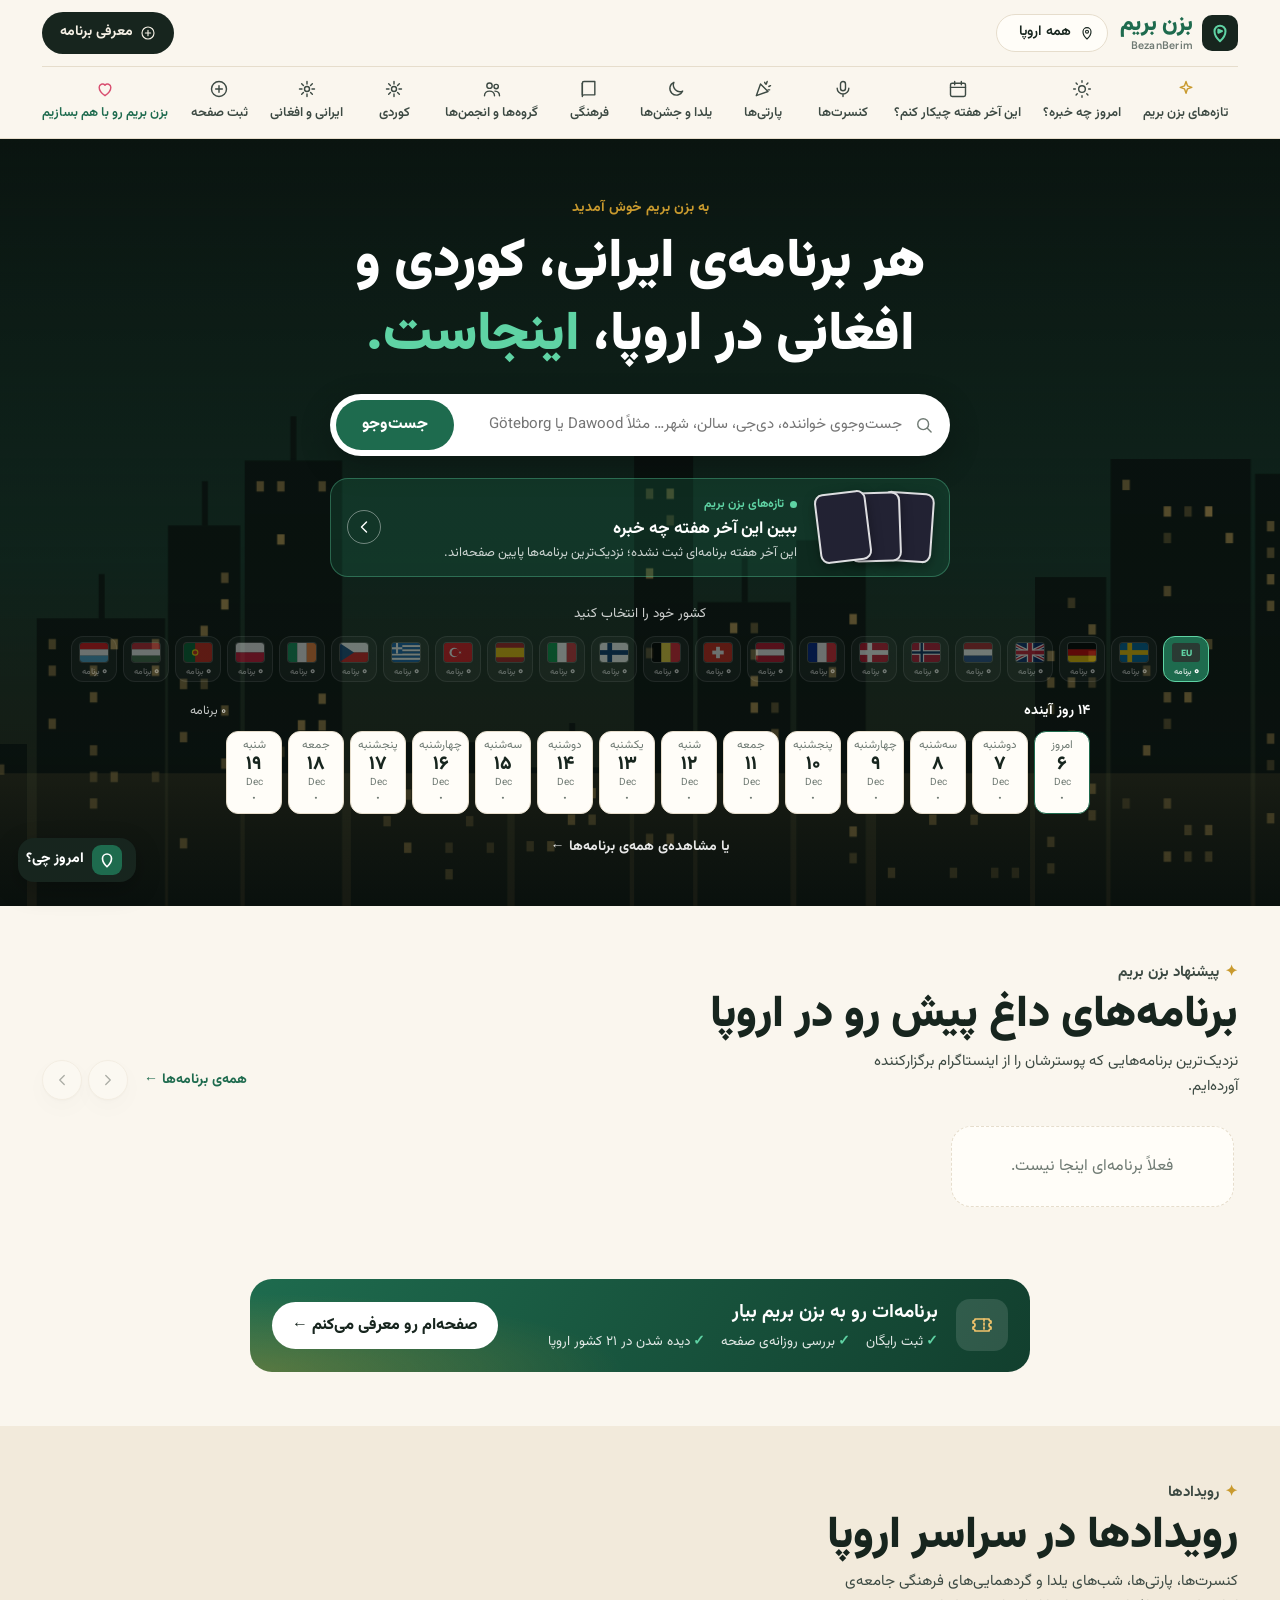
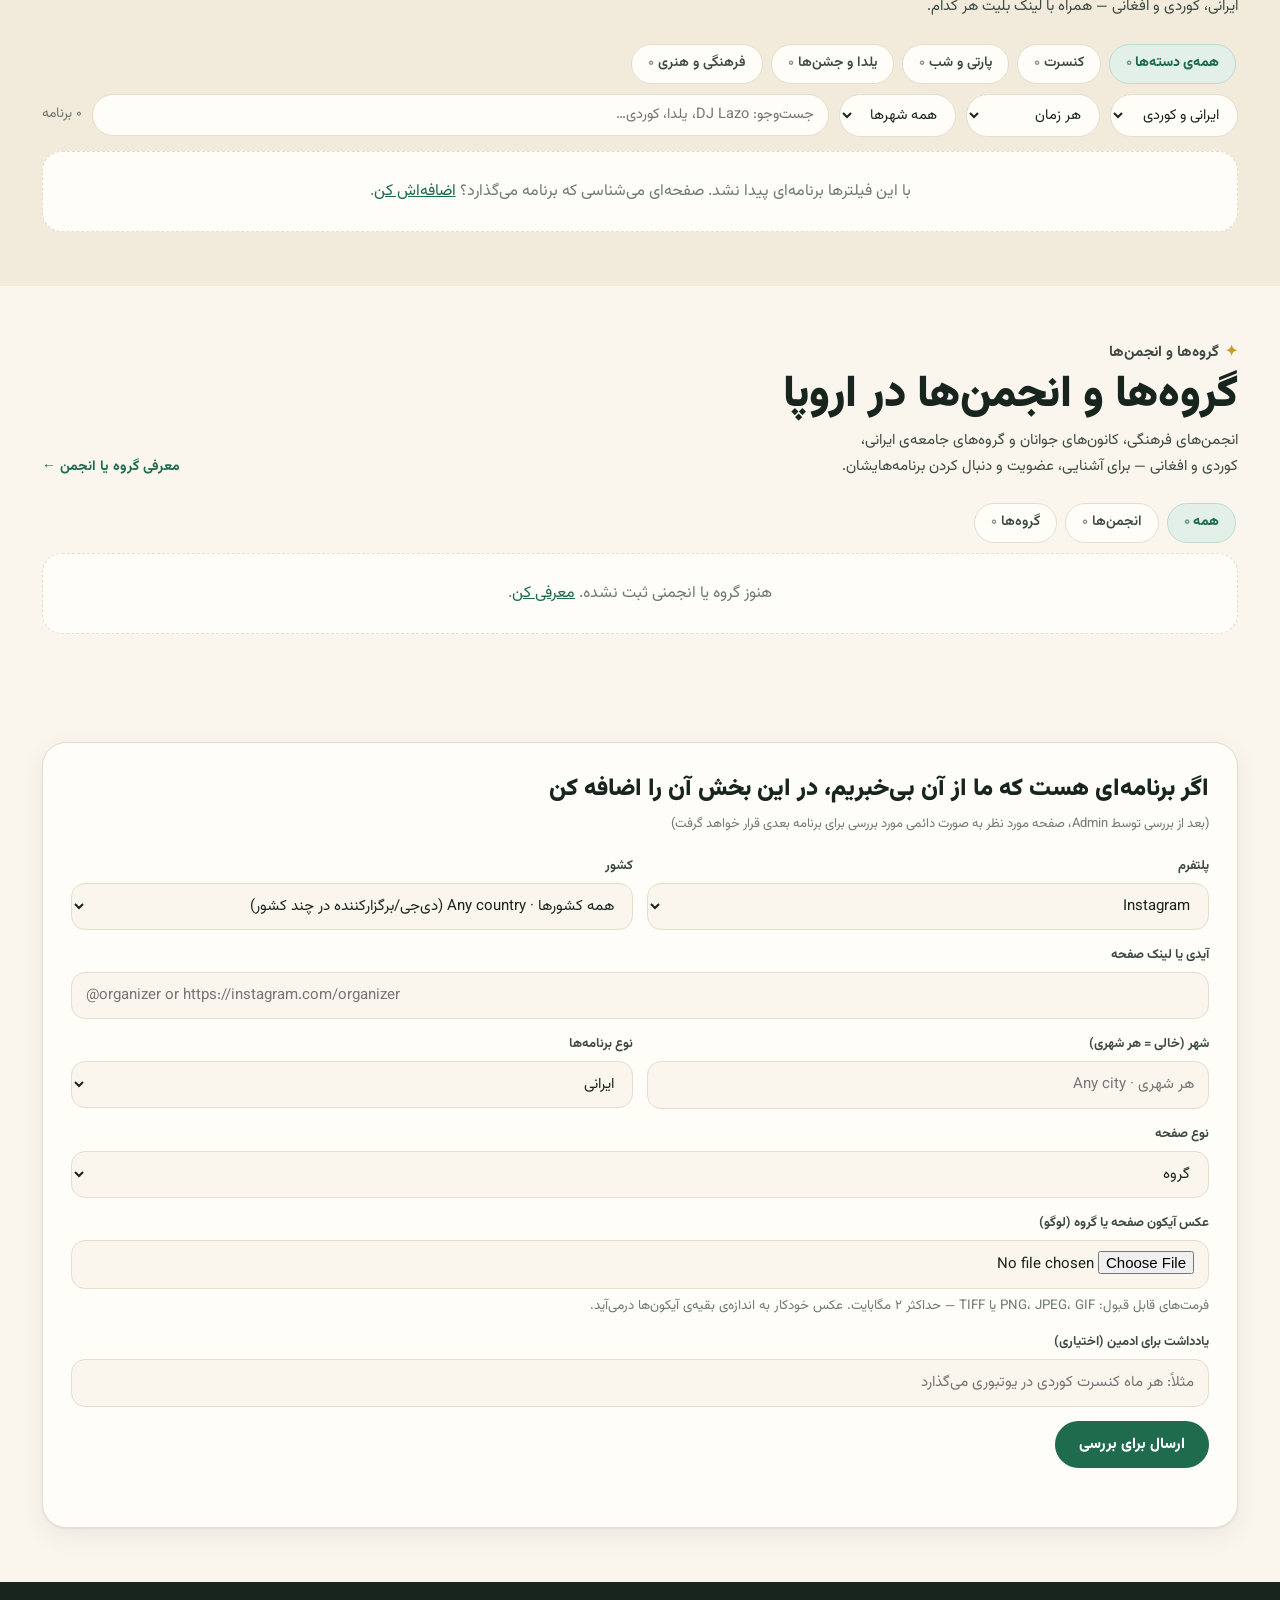
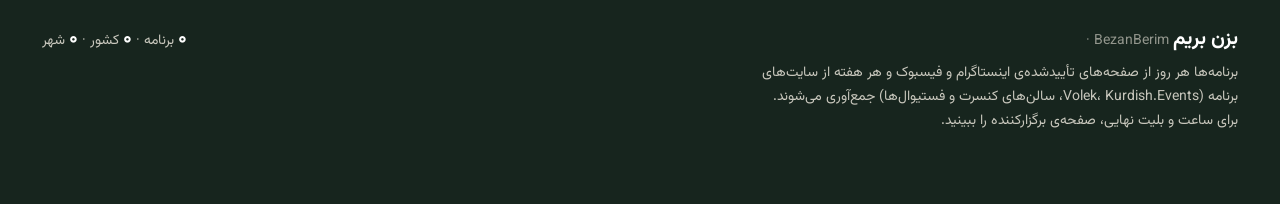
==== commit a5b2b5cf: "City filter: fix duplicate id 'city' (skyline svg) so cities list fills automatically with counts Co" ====
--- a/site/index.html
+++ b/site/index.html
@@ -68,7 +68,7 @@
           <linearGradient id="g2" x1="0" y1="0" x2="0" y2="1"><stop offset="0" stop-color="#F2C46B" stop-opacity=".55"/><stop offset="1" stop-color="#F2C46B" stop-opacity="0"/></linearGradient>
         </defs>
         <rect width="1440" height="520" fill="url(#g1)"/>
-        <g fill="#0A1410" opacity=".95" id="city"></g>
+        <g fill="#0A1410" opacity=".95" id="skyline"></g>
         <rect y="430" width="1440" height="90" fill="url(#g2)" opacity=".35"/>
       </svg>
     </div>
--- a/site/assets/css/style.css
+++ b/site/assets/css/style.css
@@ -270,3 +270,11 @@
 .hero.tinted .flag[aria-pressed="true"]{background:var(--green);border-color:#fff;box-shadow:0 0 0 2px rgba(255,255,255,.5)}
 .hero.tinted .weekend{background:rgba(8,14,11,.66);border-color:rgba(255,255,255,.35);-webkit-backdrop-filter:blur(6px);backdrop-filter:blur(6px)}
 .hero.tinted .calday{box-shadow:0 2px 8px rgba(0,0,0,.35)}
+
+[data-go]{cursor:pointer}
+.gcard[data-go]:hover{transform:translateY(-2px)}
+[data-go]:focus-visible{outline:2px solid var(--green-d);outline-offset:3px}
+
+/* round icons: the circle itself is the icon (no square card behind it) */
+.gcard .av.logo.round{border-radius:50%;background:transparent;border:0;padding:0;box-shadow:0 0 0 1px #e6dfd0}
+.gcard .av.logo.round img{object-fit:cover;border-radius:50%}
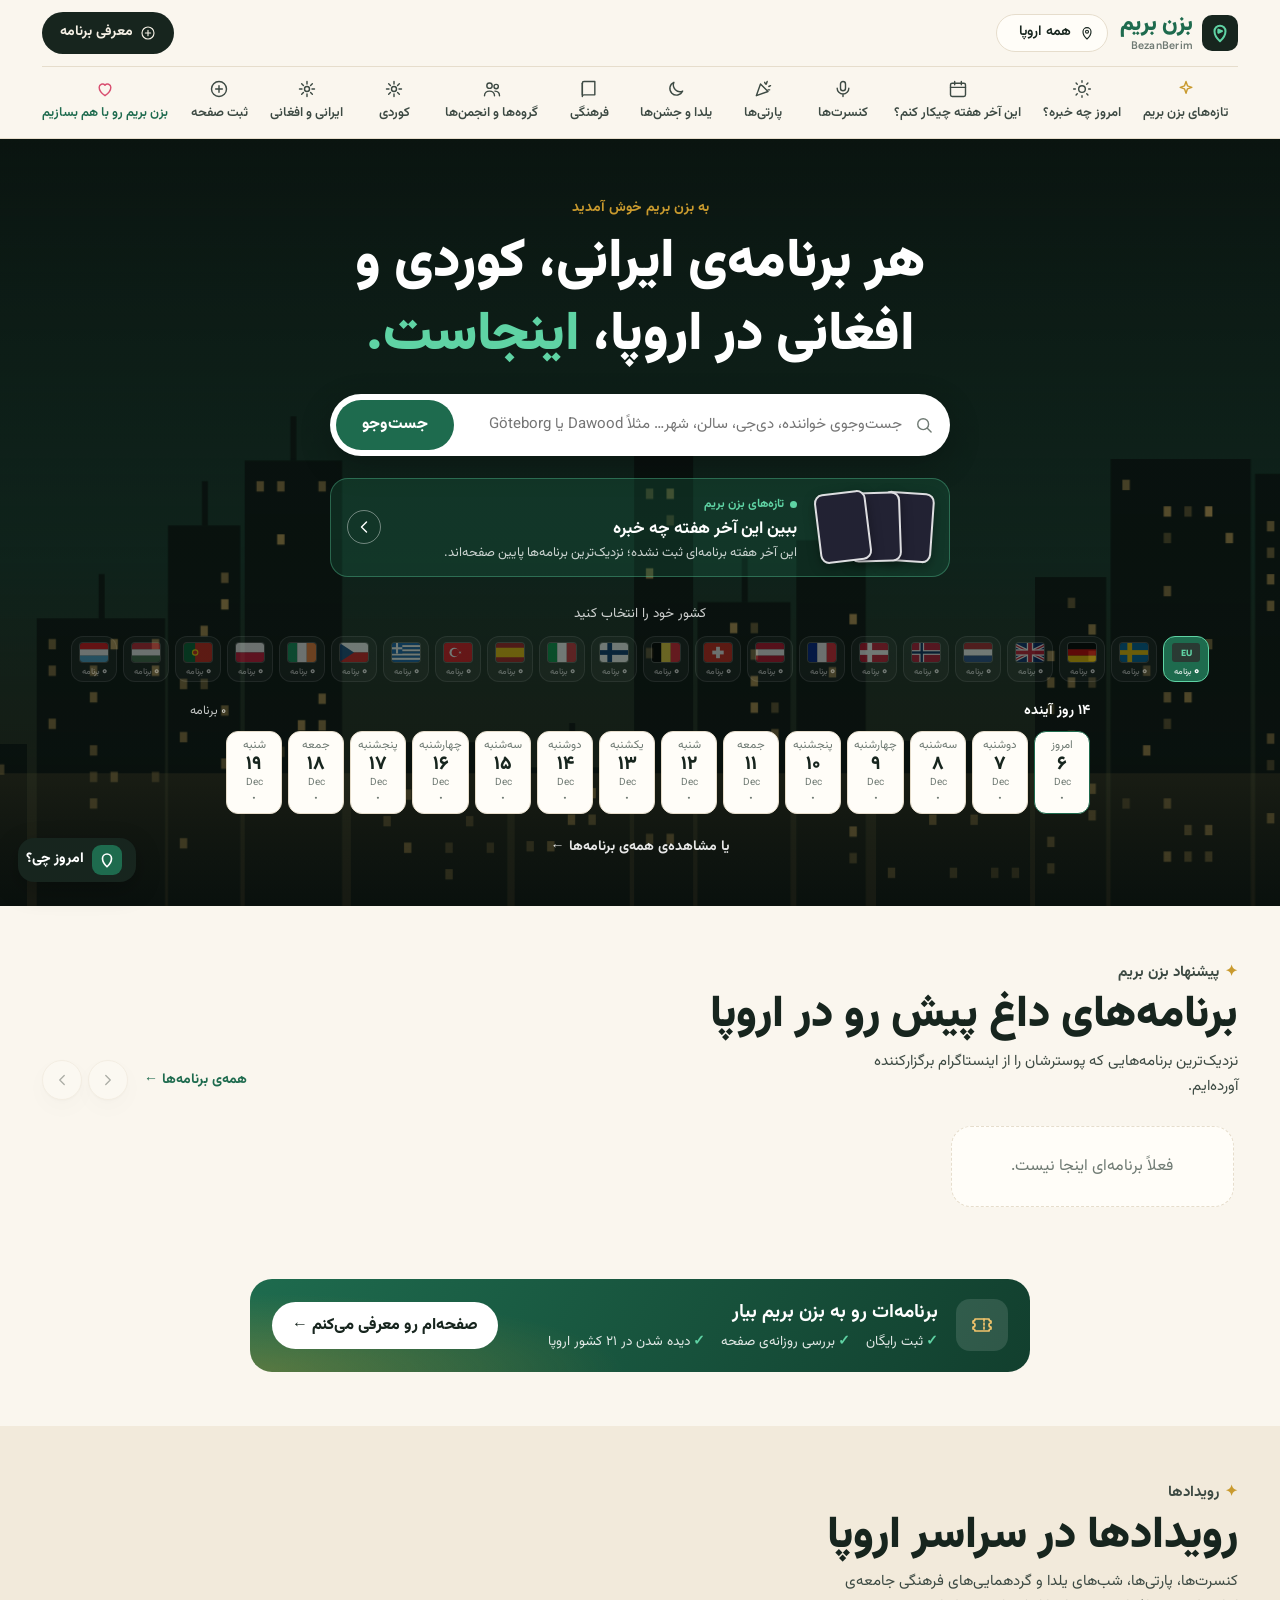
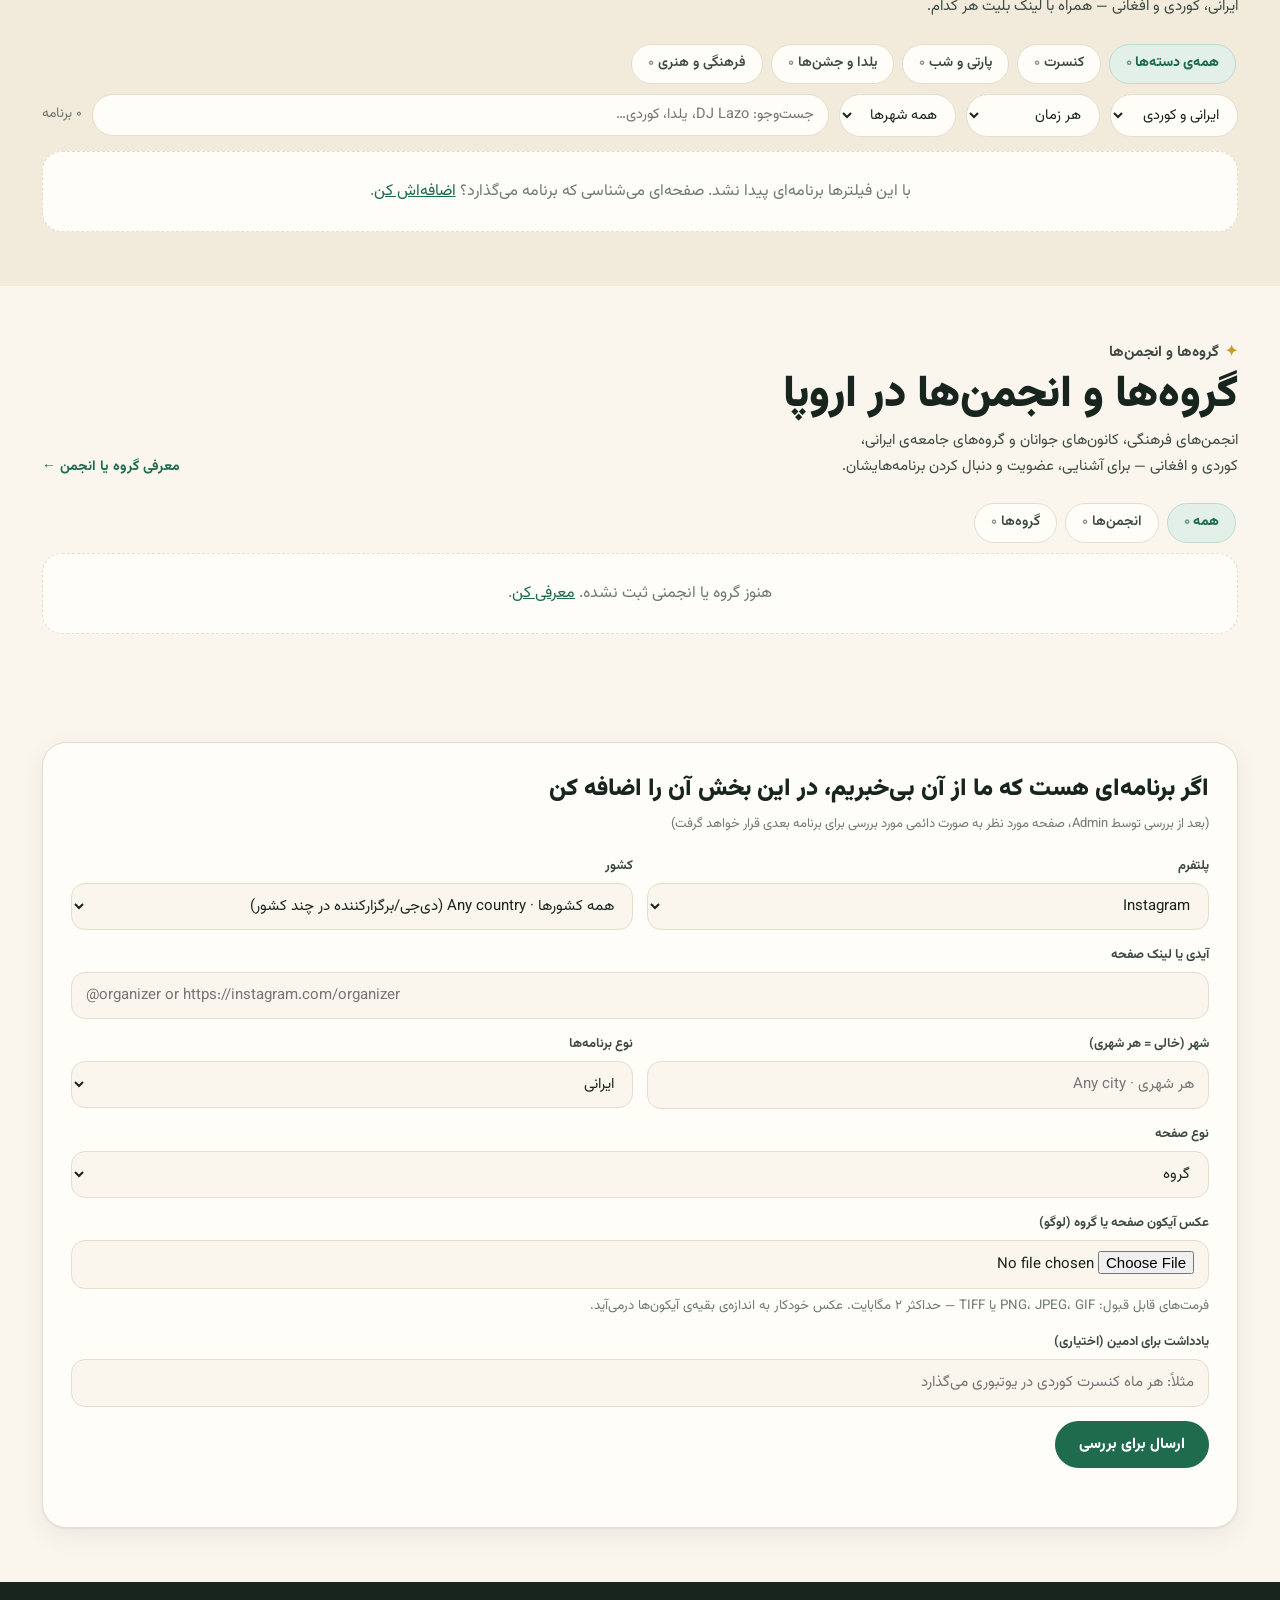
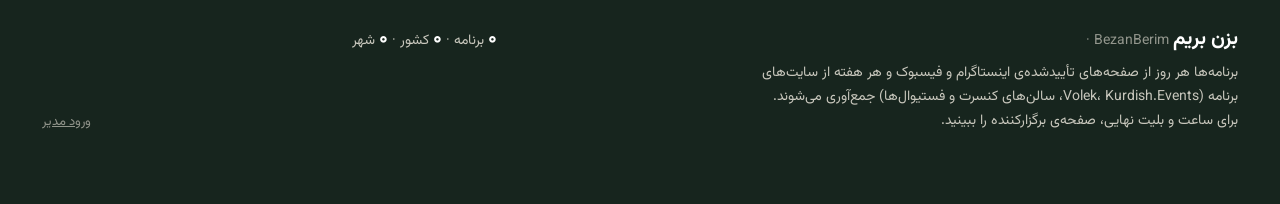
==== commit 5991df70: "Admin badge with logout, footer login link, /admin and /Admin redirect pages Co-Authored-By: Claude " ====
--- a/site/index.html
+++ b/site/index.html
@@ -21,6 +21,7 @@
   <symbol id="i-sun2" viewBox="0 0 24 24"><circle cx="12" cy="12" r="3"/><path d="M12 3v3M12 18v3M3 12h3M18 12h3M5.6 5.6l2.1 2.1M16.3 16.3l2.1 2.1M5.6 18.4l2.1-2.1M16.3 7.7l2.1-2.1"/></symbol>
   <symbol id="i-moon" viewBox="0 0 24 24"><path d="M20 14.5A8 8 0 019.5 4a8 8 0 1010.5 10.5z"/></symbol>
   <symbol id="i-users" viewBox="0 0 24 24"><circle cx="9" cy="8" r="3.2"/><path d="M3 20c0-3.3 2.7-5.5 6-5.5s6 2.2 6 5.5"/><circle cx="17" cy="9" r="2.6"/><path d="M15.5 14.6c2.9.2 5.5 2.2 5.5 5.4"/></symbol>
+  <symbol id="i-shield" viewBox="0 0 24 24"><path d="M12 3l7 3v5c0 4.5-3 8-7 10-4-2-7-5.5-7-10V6z"/><path d="M9 12l2.2 2.2L15.5 10"/></symbol>
   <symbol id="i-plus" viewBox="0 0 24 24"><circle cx="12" cy="12" r="9"/><path d="M12 8v8M8 12h8"/></symbol>
   <symbol id="i-heart" viewBox="0 0 24 24"><path d="M12 20s-7-4.4-7-10a4 4 0 017-2.6A4 4 0 0119 10c0 5.6-7 10-7 10z"/></symbol>
   <symbol id="i-pin" viewBox="0 0 24 24"><path d="M12 21s-6-5.5-6-11a6 6 0 0112 0c0 5.5-6 11-6 11z"/><circle cx="12" cy="10" r="2.2"/></symbol>
@@ -40,6 +41,7 @@
       </a>
       <label class="pill country"><svg class="ico"><use href="#i-pin"/></svg><span class="sr">کشور</span><select id="countrySel"></select></label>
       <span class="spacer"></span>
+      <button type="button" class="admbadge" id="admBadge" hidden title="خروج از حساب ادمین"><svg class="ico"><use href="#i-shield"/></svg><span>Admin</span><b>خروج</b></button>
       <a class="btn-dark" href="#add"><svg class="ico"><use href="#i-plus"/></svg>معرفی برنامه</a>
     </div>
     <nav class="nav" id="nav" aria-label="دسته‌ها">
@@ -175,8 +177,10 @@
       </div>
 
       <div class="panel" id="adminPanel" hidden style="margin-top:28px">
-        <h2>Admin · صف بررسی</h2>
-        <p class="sub">فقط شما و ویرایشگرها این بخش را می‌بینید. صفحه‌ی تأییدشده هر روز بررسی می‌شود.</p>
+        <h2>Admin · مدیریت</h2>
+        <p class="sub">همه‌ی ایونت‌ها، گروه‌ها و صفحه‌ها در یک جدول. با فیلتر پلتفرم، نوع، وضعیت و کشور پیدا کن، تأیید یا حذف کن.</p>
+        <div id="admTable"></div>
+        <div hidden>
         <div class="queue" id="queue"></div>
         <h2 style="margin-top:28px;font-size:19px">برنامه‌های پیشنهادی ربات <span id="pendN" style="color:var(--muted);font-weight:500;font-size:15px"></span></h2>
         <p class="sub">هر روز ساعت ۶ صبح پیدا می‌شوند. تا تأیید نکنی روی سایت نمی‌آیند.</p>
@@ -184,15 +188,18 @@
         <h2 style="margin-top:28px;font-size:19px">صفحه‌های تحت پیگیری <span id="trackedN" style="color:var(--muted);font-weight:500;font-size:15px"></span></h2>
         <p class="sub">روی دکمه‌ی هر صفحه بزن تا برنامه‌های مربوط به آن را ببینی.</p>
         <ul class="sources" id="sources"></ul>
+        </div>
         <h2 style="margin-top:28px;font-size:19px">راه تماس برای بازدیدکنندگان</h2>
         <p class="sub">بازدیدکننده‌هایی که نمی‌توانند مستقیم ارسال کنند، درخواستشان را برای این آدرس می‌فرستند.</p>
         <form id="contactForm" class="row2" style="align-items:end">
           <label class="field"><span>ایمیل یا اینستاگرام</span><input id="contact" class="ltr" placeholder="@yourpage or you@example.com"></label>
           <button class="btn ghost" type="submit">ذخیره</button>
         </form>
+        <div hidden>
         <h2 style="margin-top:28px;font-size:19px">صفحه‌های حذف‌شده <span id="removedN" style="color:var(--muted);font-weight:500;font-size:15px"></span></h2>
         <p class="sub">صفحه‌هایی که پیگیری‌شان را متوقف کردی یا رد کردی. دیگر بررسی نمی‌شوند. با «بازگرداندن» دوباره پیگیری می‌شوند.</p>
         <ul class="sources" id="removed"></ul>
+        </div>
       </div>
     </div>
   </section>
@@ -203,6 +210,7 @@
     <div><b>بزن بریم</b> <span class="ltr" style="opacity:.7">· BezanBerim</span>
       <p>برنامه‌ها هر روز از صفحه‌های تأییدشده‌ی اینستاگرام و فیسبوک و هر هفته از سایت‌های برنامه (Volek، Kurdish.Events، سالن‌های کنسرت و فستیوال‌ها) جمع‌آوری می‌شوند. برای ساعت و بلیت نهایی، صفحه‌ی برگزارکننده را ببینید.</p></div>
     <div id="footStats"></div>
+    <a href="admin/" rel="nofollow" style="color:rgba(244,239,228,.55);font-size:13px;align-self:flex-end">ورود مدیر</a>
   </div>
 </footer>
 
--- a/site/assets/css/style.css
+++ b/site/assets/css/style.css
@@ -278,3 +278,101 @@
 /* round icons: the circle itself is the icon (no square card behind it) */
 .gcard .av.logo.round{border-radius:50%;background:transparent;border:0;padding:0;box-shadow:0 0 0 1px #e6dfd0}
 .gcard .av.logo.round img{object-fit:cover;border-radius:50%}
+
+/* ======== MOBILE FIRST POLISH (most visitors use a phone) ======== */
+html{-webkit-text-size-adjust:100%}
+body{overflow-x:hidden;-webkit-tap-highlight-color:transparent}
+.wrap{padding-inline:max(22px,env(safe-area-inset-left),env(safe-area-inset-right))}
+button,select,a.btn,.chip,.flag,.calday{touch-action:manipulation}
+@media (pointer:coarse){
+  .arrows{display:none}                         /* swipe instead of arrows */
+  .chip,.btn,.btn-dark,.pill{min-height:44px}
+  .nav button{min-height:52px}
+  .gcard:hover,.gcard[data-go]:hover,a.gcard:hover{transform:none}
+}
+@media (max-width:720px){
+  html{scroll-padding-top:120px}
+  .wrap{padding-inline:max(14px,env(safe-area-inset-left),env(safe-area-inset-right))}
+  /* iOS zooms into inputs below 16px */
+  input,select,textarea,.field input,.field select,.filters select,.filters input,.searchbox input{font-size:16px}
+  .bar{gap:8px;padding:8px 0}
+  .logo b{font-size:19px}
+  .logo .mark{width:32px;height:32px}
+  .btn-dark{padding:9px 14px;font-size:13.5px}
+  .nav button{min-width:68px;font-size:12px;padding:6px 8px 4px}
+  .hero .wrap{padding-top:26px;padding-bottom:26px}
+  .hero h1{font-size:clamp(25px,7.5vw,34px);margin-bottom:16px}
+  .searchbox{padding:4px}
+  .searchbox button{padding:10px 14px}
+  .weekend{gap:10px;padding:10px 12px;margin-top:16px}
+  .stack{width:78px;height:52px}
+  .stack span{width:38px;height:52px}
+  .stack span:nth-child(2){right:22px} .stack span:nth-child(3){right:44px}
+  .weekend b{font-size:15px}
+  .weekend small{font-size:12px}
+  .weekend .arr{width:30px;height:30px}
+  /* flags: one swipeable row instead of a tall wrapped block */
+  .flags{flex-wrap:nowrap;justify-content:flex-start;overflow-x:auto;scroll-snap-type:x proximity;margin-inline:-14px;padding:2px 14px 6px;scrollbar-width:none}
+  .flags::-webkit-scrollbar{display:none}
+  .flag{scroll-snap-align:center;flex:0 0 auto;min-width:50px}
+  .calday{min-width:50px}
+  section.block{padding:34px 0}
+  .shead{margin-bottom:14px}
+  .shead h2{font-size:clamp(24px,7vw,30px)}
+  .filters{gap:8px}
+  .filters select{flex:1 1 calc(50% - 8px);min-width:0}
+  .filters input{flex:1 1 100%}
+  .count{margin-inline-start:0;width:100%}
+  .panel{padding:18px;border-radius:20px}
+  .panel h2{font-size:20px}
+  .btn{width:100%;justify-self:stretch;text-align:center}
+  .qitem .act{width:100%}.qitem .act .btn{width:auto;flex:1}
+  .srcrow{grid-template-columns:78px minmax(0,1fr);}
+  .srcrow > :last-child{grid-column:1/-1}
+  .cta{padding:16px;gap:12px}
+  .cta a{width:100%;text-align:center}
+  .gcard{padding:12px}
+  footer{padding:30px 0 90px}
+  .fab{bottom:max(14px,env(safe-area-inset-bottom));left:max(14px,env(safe-area-inset-left))}
+}
+@media (max-width:380px){
+  .grid{grid-template-columns:1fr}                /* very small phones: one column */
+  .rail{grid-auto-columns:86%}
+  .logo b{font-size:17px}
+}
+
+/* ---- admin table ---- */
+.admbar{display:grid;grid-template-columns:repeat(4,minmax(0,1fr)) minmax(0,1.4fr);gap:10px;margin-bottom:10px}
+.admbar .field select,.admbar .field input{width:100%}
+.admsum{display:flex;flex-wrap:wrap;gap:8px;margin:0 0 12px}
+.admchip{background:var(--paper2);border-radius:999px;padding:3px 12px;font-size:13px;color:var(--ink2)}
+.admchip.warn{background:#FBE9C8}
+.admwrap{overflow-x:auto;border:1px solid var(--line);border-radius:14px}
+table.adm{width:100%;border-collapse:collapse;font-size:14px}
+table.adm th{position:sticky;top:0;background:var(--paper2);text-align:start;padding:9px 10px;font-size:12.5px;color:var(--muted);white-space:nowrap}
+table.adm td{padding:9px 10px;border-top:1px solid var(--line);vertical-align:top}
+table.adm tr.st-pending td{background:#FFF9EA}
+table.adm tr.st-removed td,table.adm tr.past td{opacity:.6}
+table.adm .act{display:flex;flex-wrap:wrap;gap:6px}
+.kindtag{background:var(--green-l);color:var(--green-d);border-radius:8px;padding:1px 8px;font-size:12.5px;font-weight:700;white-space:nowrap}
+.stat{font-size:12.5px;font-weight:700;white-space:nowrap}
+.stat.s-pending{color:#A66A00}.stat.s-active{color:var(--green)}.stat.s-removed{color:#C0392B}
+@media (max-width:900px){ .admbar{grid-template-columns:repeat(2,minmax(0,1fr))} .admbar .grow{grid-column:1/-1} }
+@media (max-width:720px){
+  .admwrap{border:0;overflow:visible}
+  table.adm,table.adm tbody,table.adm tr,table.adm td{display:block;width:100%}
+  table.adm thead{display:none}
+  table.adm tr{border:1px solid var(--line);border-radius:14px;margin-bottom:10px;padding:6px 4px;background:var(--card)}
+  table.adm td{border:0;display:flex;justify-content:space-between;gap:12px;padding:5px 10px}
+  table.adm td::before{content:attr(data-l);color:var(--muted);font-size:12.5px;flex:0 0 auto}
+  table.adm td[data-l="#"]{display:none}
+  table.adm td.actc .act{justify-content:flex-end}
+  table.adm td.actc .btn{width:auto}
+}
+
+/* admin badge (visible only while logged in as admin) */
+.admbadge{display:inline-flex;align-items:center;gap:6px;border:1px solid #BFDCCB;background:var(--green-l);color:var(--green-d);border-radius:999px;padding:6px 12px;font:inherit;font-size:13px;font-weight:800;cursor:pointer}
+.admbadge[hidden]{display:none}
+.admbadge .ico{width:16px;height:16px;stroke:var(--green)}
+.admbadge b{font-weight:700;color:#C0392B;border-inline-start:1px solid #BFDCCB;padding-inline-start:8px}
+@media (max-width:720px){ .admbadge span{display:none} .admbadge{padding:6px 10px} }
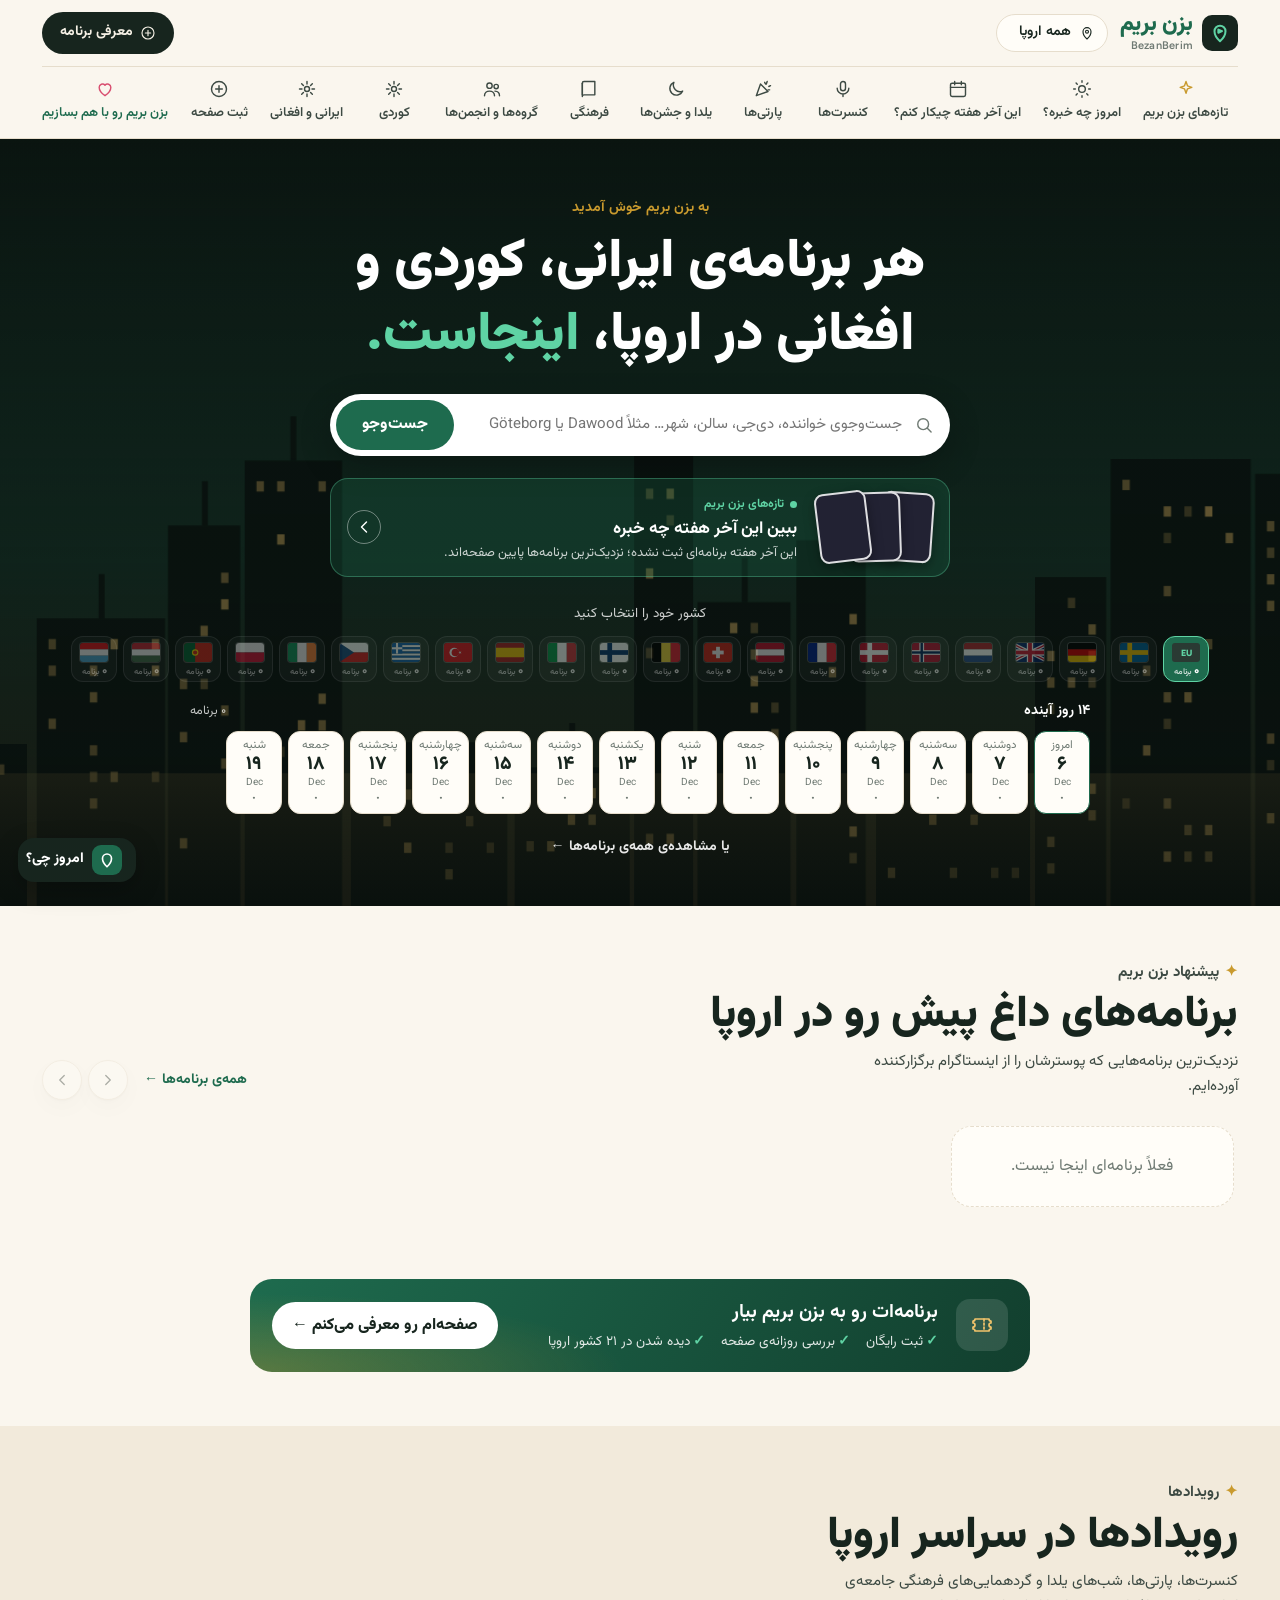
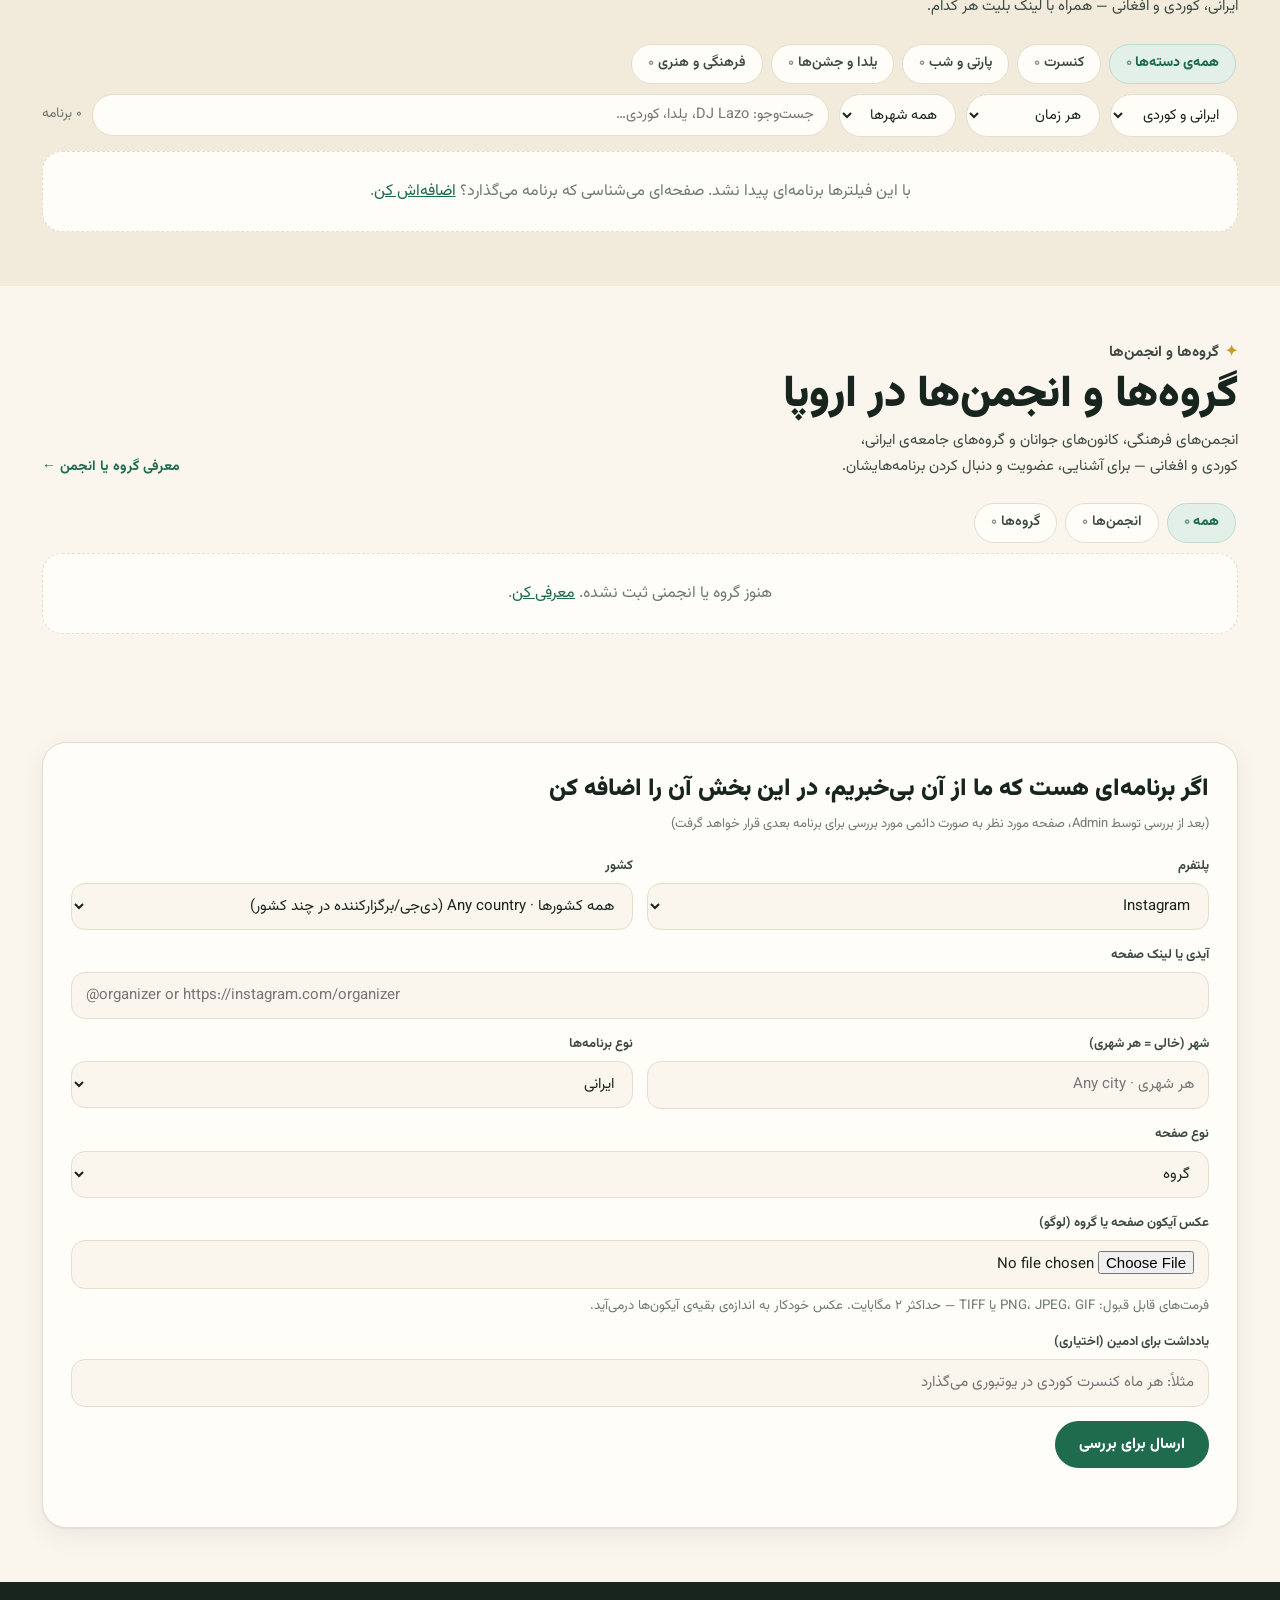
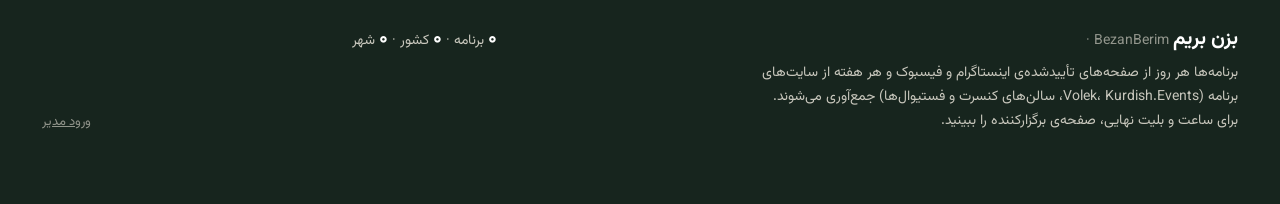
==== commit 5a063363: "Phone UX v2: fix width overflow, compact header, load-more list, horizontal group cards, back-to-top" ====
--- a/site/index.html
+++ b/site/index.html
@@ -22,6 +22,7 @@
   <symbol id="i-moon" viewBox="0 0 24 24"><path d="M20 14.5A8 8 0 019.5 4a8 8 0 1010.5 10.5z"/></symbol>
   <symbol id="i-users" viewBox="0 0 24 24"><circle cx="9" cy="8" r="3.2"/><path d="M3 20c0-3.3 2.7-5.5 6-5.5s6 2.2 6 5.5"/><circle cx="17" cy="9" r="2.6"/><path d="M15.5 14.6c2.9.2 5.5 2.2 5.5 5.4"/></symbol>
   <symbol id="i-shield" viewBox="0 0 24 24"><path d="M12 3l7 3v5c0 4.5-3 8-7 10-4-2-7-5.5-7-10V6z"/><path d="M9 12l2.2 2.2L15.5 10"/></symbol>
+  <symbol id="i-up" viewBox="0 0 24 24"><path d="M6 14l6-6 6 6"/></symbol>
   <symbol id="i-plus" viewBox="0 0 24 24"><circle cx="12" cy="12" r="9"/><path d="M12 8v8M8 12h8"/></symbol>
   <symbol id="i-heart" viewBox="0 0 24 24"><path d="M12 20s-7-4.4-7-10a4 4 0 017-2.6A4 4 0 0119 10c0 5.6-7 10-7 10z"/></symbol>
   <symbol id="i-pin" viewBox="0 0 24 24"><path d="M12 21s-6-5.5-6-11a6 6 0 0112 0c0 5.5-6 11-6 11z"/><circle cx="12" cy="10" r="2.2"/></symbol>
@@ -214,6 +215,7 @@
   </div>
 </footer>
 
+<button class="totop" type="button" id="toTop" aria-label="برگشت به بالا"><svg class="ico"><use href="#i-up"/></svg></button>
 <button class="fab" type="button" id="fab"><span class="m"><svg viewBox="0 0 24 24" fill="none" stroke="#fff" stroke-width="2.2"><path d="M12 21s-6-5.5-6-11a6 6 0 0112 0c0 5.5-6 11-6 11z"/></svg></span>امروز چی؟</button>
 
 <script src="assets/js/flags.js"></script>
--- a/site/assets/css/style.css
+++ b/site/assets/css/style.css
@@ -376,3 +376,56 @@
 .admbadge .ico{width:16px;height:16px;stroke:var(--green)}
 .admbadge b{font-weight:700;color:#C0392B;border-inline-start:1px solid #BFDCCB;padding-inline-start:8px}
 @media (max-width:720px){ .admbadge span{display:none} .admbadge{padding:6px 10px} }
+
+/* ---- phone overflow fix: grids must be allowed to shrink ---- */
+.row2{grid-template-columns:minmax(0,1fr) minmax(0,1fr)}
+@media (max-width:720px){ .row2{grid-template-columns:minmax(0,1fr)} }
+.field{min-width:0}
+.field input,.field select,.filters select{max-width:100%;min-width:0}
+form{min-width:0}
+.hero,.flagtint{max-width:100vw}
+html,body{max-width:100%;overflow-x:clip}
+
+/* ======== PHONE UX v2 ======== */
+.loadmore{display:flex;justify-content:center;margin:26px 0 6px}
+.totop{position:fixed;right:14px;bottom:max(16px,env(safe-area-inset-bottom));z-index:29;width:46px;height:46px;border-radius:50%;border:0;background:var(--green);color:#fff;display:grid;place-items:center;box-shadow:0 8px 20px rgba(0,0,0,.28);opacity:0;transform:translateY(12px);pointer-events:none;transition:opacity .2s,transform .2s;cursor:pointer}
+.totop.show{opacity:1;transform:none;pointer-events:auto}
+.totop .ico{stroke:#fff;width:22px;height:22px;stroke-width:2.2}
+.nav{transition:max-height .22s ease,opacity .18s ease}
+.site-header.compact .nav{max-height:0;opacity:0;padding:0;overflow:hidden;border:0}
+@media (max-width:720px){
+  .nav{max-height:80px}
+  /* hero: show the content sooner */
+  .hero .wrap{padding-top:18px;padding-bottom:18px}
+  .hello{font-size:13px}
+  .hero h1{font-size:clamp(22px,6.6vw,30px);margin:4px auto 12px;line-height:1.4}
+  .pick{margin:16px 0 0;font-size:13px}
+  .weekend small{display:none}
+  .weekend{margin-top:12px}
+  .allads{margin-top:8px}
+  /* floating "today" button: icon only, so it never hides content */
+  .fab{padding:6px;border-radius:50%;font-size:0;gap:0}
+  .fab .m{width:38px;height:38px;border-radius:50%}
+  /* event cards: bigger, calmer type */
+  .ev h3{font-size:15.5px;line-height:1.5}
+  .datepill{font-size:12.5px}
+  .ev .price{font-size:13px}
+  .month{font-size:18px;margin:26px 0 12px;position:sticky;top:58px;z-index:5;background:var(--paper);padding:6px 0}
+  .site-header.compact ~ main .month{top:56px}
+  /* group cards: logo beside the text instead of a big empty row */
+  .gcard .grow{display:flex;gap:12px;align-items:flex-start}
+  .gcard .av,.gcard .av.logo,.gcard .cover{width:64px;height:64px;border-radius:16px;margin:0;flex:0 0 auto;font-size:24px}
+  .gcard .cover{width:100%;height:120px;margin-bottom:10px;border-radius:14px}
+  .gcard .av.logo.round{border-radius:50%}
+  .gcard h3{font-size:16px}
+  .gcard p{font-size:13.5px}
+  :where(button,a.btn,.chip,.flag,.calday,[data-go]):active{transform:scale(.97);transition:transform .08s}
+  /* filters: compact */
+  .chips{margin-inline:-14px;padding-inline:14px}
+  .filters select{padding:10px 12px}
+  /* forms: comfortable */
+  .field input,.field select{padding:13px 14px;border-radius:14px}
+  input[type=file]{font-size:14px;max-width:100%}
+  .panel .sub{font-size:13px}
+}
+@media (max-width:720px){ section.alt .month{background:var(--paper2)} .month{border-radius:10px} }
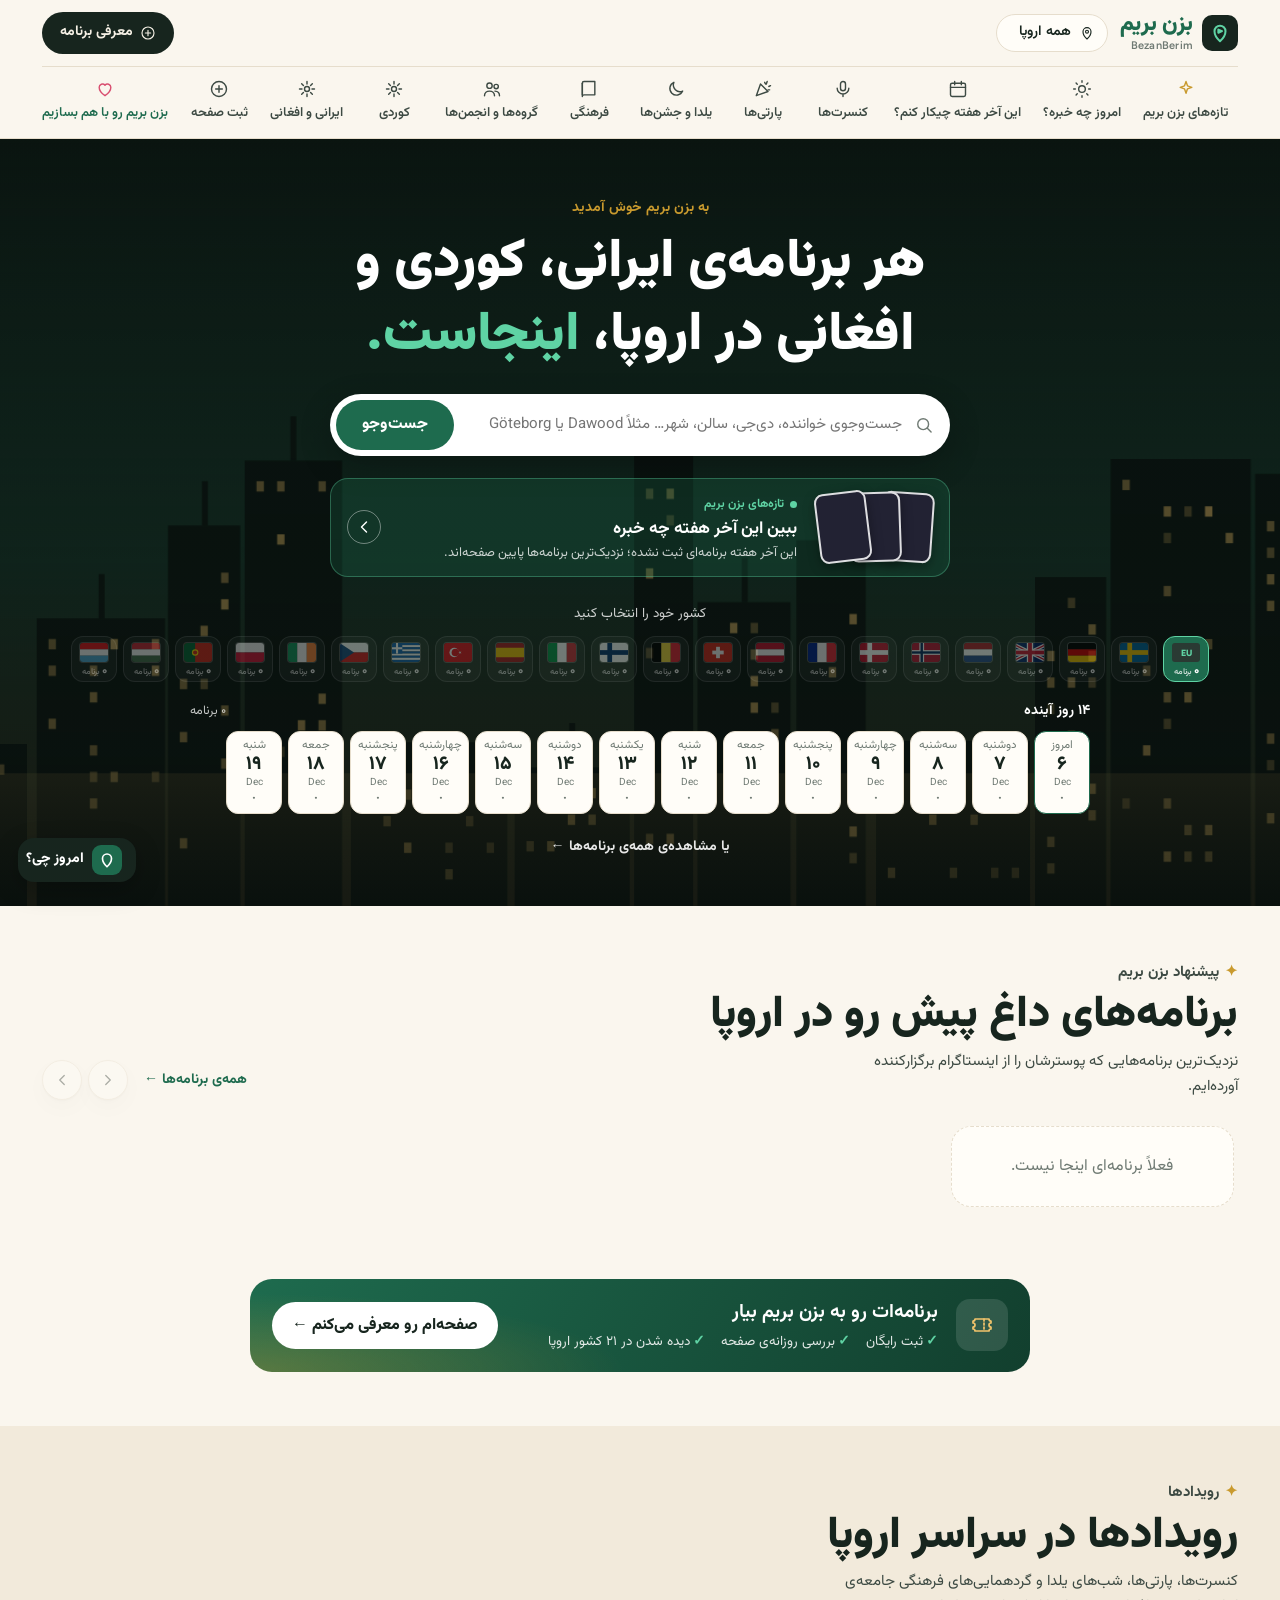
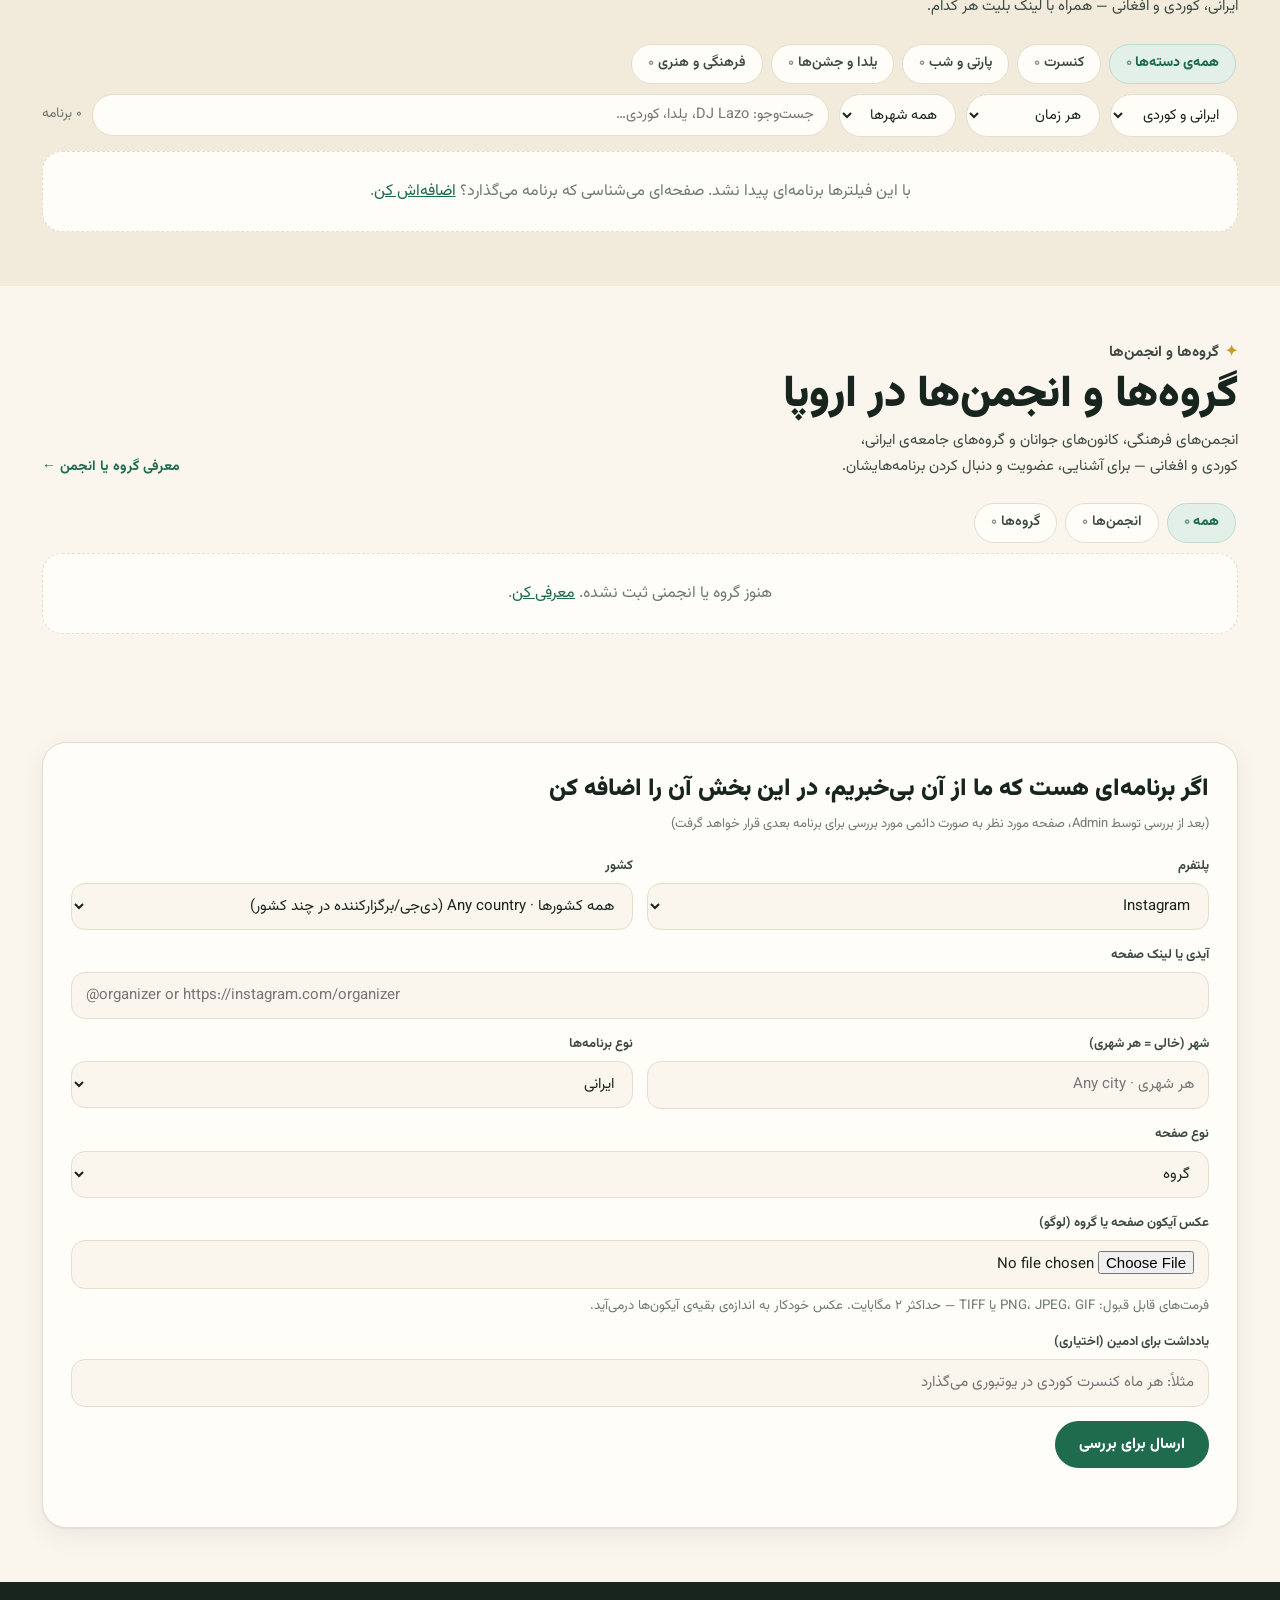
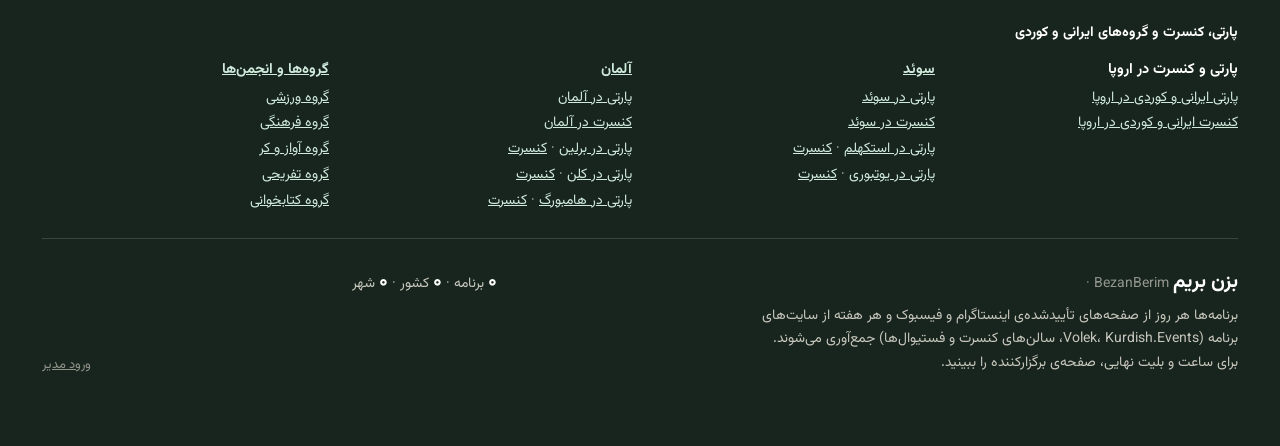
==== commit b8c2c999: "SEO: server-rendered landing pages (city/country x party/concert, groups by topic, event pages), sit" ====
--- a/site/index.html
+++ b/site/index.html
@@ -4,7 +4,14 @@
 <meta charset="utf-8">
 <meta name="viewport" content="width=device-width, initial-scale=1">
 <meta name="theme-color" content="#17251E">
-<title>BezanBerim · بزن بریم</title>
+<title>بزن بریم · BezanBerim — پارتی، کنسرت و گروه‌های ایرانی، کوردی و افغانی در اروپا</title>
+<meta name="description" content="برنامه‌های ایرانی، کوردی و افغانی در اروپا: پارتی و کنسرت در استکهلم، یوتبوری، برلین، کلن و هامبورگ، به‌علاوه‌ی گروه‌های ورزشی، فرهنگی، آواز و کر، تفریحی و کتابخوانی.">
+<meta name="robots" content="index,follow,max-image-preview:large">
+<link rel="canonical" href="https://bezanberim.eu/">
+<meta property="og:type" content="website"><meta property="og:site_name" content="BezanBerim · بزن بریم"><meta property="og:locale" content="fa_IR">
+<meta property="og:title" content="بزن بریم · BezanBerim — پارتی، کنسرت و گروه‌های ایرانی، کوردی و افغانی در اروپا"><meta property="og:description" content="برنامه‌های ایرانی، کوردی و افغانی در اروپا: پارتی و کنسرت در استکهلم، یوتبوری، برلین، کلن و هامبورگ، به‌علاوه‌ی گروه‌های ورزشی، فرهنگی، آواز و کر، تفریحی و کتابخوانی."><meta property="og:url" content="https://bezanberim.eu/">
+<meta property="og:image" content="https://bezanberim.eu/assets/og.png"><meta name="twitter:card" content="summary_large_image">
+<script type="application/ld+json">{"@context": "https://schema.org", "@graph": [{"@type": "WebSite", "@id": "https://bezanberim.eu/#site", "url": "https://bezanberim.eu/", "name": "بزن بریم · BezanBerim", "inLanguage": "fa", "description": "برنامه‌های ایرانی، کوردی و افغانی در اروپا: پارتی و کنسرت در استکهلم، یوتبوری، برلین، کلن و هامبورگ، به‌علاوه‌ی گروه‌های ورزشی، فرهنگی، آواز و کر، تفریحی و کتابخوانی."}, {"@type": "Organization", "@id": "https://bezanberim.eu/#org", "name": "BezanBerim · بزن بریم", "url": "https://bezanberim.eu/"}]}</script>
 <link rel="preconnect" href="https://fonts.googleapis.com">
 <link rel="preconnect" href="https://fonts.gstatic.com" crossorigin>
 <link href="https://fonts.googleapis.com/css2?family=Figtree:wght@600;800&family=Vazirmatn:wght@400;500;600;700;800;900&display=swap" rel="stylesheet">
@@ -85,6 +92,7 @@
         <input id="hq" type="search" placeholder="جست‌وجوی خواننده، دی‌جی، سالن، شهر… مثلاً Dawood یا Göteborg">
         <button type="submit">جست‌وجو</button>
       </form>
+      <div class="qnav" id="qnav" aria-label="دسته‌ها"></div>
       <button type="button" class="weekend" id="weekendCard">
         <span class="stack" id="stack"><span></span><span></span><span></span></span>
         <span class="wt"><span class="live">تازه‌های بزن بریم</span><b>ببین این آخر هفته چه خبره</b><small id="weekendTxt">کنسرت‌ها، پارتی‌ها و جشن‌های آخر هفته در سراسر اروپا. بکش پایین.</small></span>
@@ -207,6 +215,7 @@
 </main>
 
 <footer>
+  <div class="wrap"><nav class="seolinks" aria-label="پارتی، کنسرت و گروه‌ها به تفکیک شهر"><p class="sl-t">پارتی، کنسرت و گروه‌های ایرانی و کوردی</p><div class="lgrid"><div class="lcol"><b>پارتی و کنسرت در اروپا</b><ul><li><a href="party/">پارتی ایرانی و کوردی در اروپا</a></li><li><a href="concert/">کنسرت ایرانی و کوردی در اروپا</a></li></ul></div><div class="lcol"><b><a href="sweden/">سوئد</a></b><ul><li><a href="sweden/party/">پارتی در سوئد</a></li><li><a href="sweden/concert/">کنسرت در سوئد</a></li><li><a href="stockholm/party/">پارتی در استکهلم</a> · <a href="stockholm/concert/">کنسرت</a></li><li><a href="gothenburg/party/">پارتی در یوتبوری</a> · <a href="gothenburg/concert/">کنسرت</a></li></ul></div><div class="lcol"><b><a href="germany/">آلمان</a></b><ul><li><a href="germany/party/">پارتی در آلمان</a></li><li><a href="germany/concert/">کنسرت در آلمان</a></li><li><a href="berlin/party/">پارتی در برلین</a> · <a href="berlin/concert/">کنسرت</a></li><li><a href="cologne/party/">پارتی در کلن</a> · <a href="cologne/concert/">کنسرت</a></li><li><a href="hamburg/party/">پارتی در هامبورگ</a> · <a href="hamburg/concert/">کنسرت</a></li></ul></div><div class="lcol"><b><a href="groups/">گروه‌ها و انجمن‌ها</a></b><ul><li><a href="groups/sports/">گروه ورزشی</a></li><li><a href="groups/culture/">گروه فرهنگی</a></li><li><a href="groups/choir/">گروه آواز و کر</a></li><li><a href="groups/recreation/">گروه تفریحی</a></li><li><a href="groups/books/">گروه کتابخوانی</a></li></ul></div></div></nav></div>
   <div class="wrap cols">
     <div><b>بزن بریم</b> <span class="ltr" style="opacity:.7">· BezanBerim</span>
       <p>برنامه‌ها هر روز از صفحه‌های تأییدشده‌ی اینستاگرام و فیسبوک و هر هفته از سایت‌های برنامه (Volek، Kurdish.Events، سالن‌های کنسرت و فستیوال‌ها) جمع‌آوری می‌شوند. برای ساعت و بلیت نهایی، صفحه‌ی برگزارکننده را ببینید.</p></div>
--- a/site/assets/css/style.css
+++ b/site/assets/css/style.css
@@ -429,3 +429,51 @@
   .panel .sub{font-size:13px}
 }
 @media (max-width:720px){ section.alt .month{background:var(--paper2)} .month{border-radius:10px} }
+
+/* ======== PHONE: everything visible, no sideways scrolling at the top ======== */
+.qnav{display:none}
+@media (max-width:720px){
+  .site-header .nav{display:none}
+  .weekend,.pick{display:none}
+  .qnav{display:block;margin-top:12px}
+  .qprime{display:grid;grid-template-columns:repeat(3,minmax(0,1fr));gap:8px}
+  .qp{display:flex;flex-direction:column;align-items:center;justify-content:center;gap:4px;min-height:62px;padding:8px 4px;border:1px solid rgba(255,255,255,.22);border-radius:16px;background:rgba(255,255,255,.1);color:#fff;font:inherit;font-weight:800;font-size:14px;cursor:pointer;-webkit-backdrop-filter:blur(4px);backdrop-filter:blur(4px)}
+  .qp .ico{width:22px;height:22px;stroke:#F2C46B}
+  .qchips{display:flex;flex-wrap:wrap;justify-content:center;gap:7px;margin-top:10px}
+  .qc{border:1px solid rgba(255,255,255,.25);background:rgba(255,255,255,.08);color:#fff;border-radius:999px;padding:7px 13px;min-height:38px;font:inherit;font-size:13.5px;font-weight:700;cursor:pointer}
+  .qp[aria-pressed="true"],.qc[aria-pressed="true"]{background:var(--green);border-color:#5FD3A4}
+  .hero.tinted .qp,.hero.tinted .qc{background:rgba(8,14,11,.62);border-color:rgba(255,255,255,.35)}
+  .hero.tinted .qp[aria-pressed="true"],.hero.tinted .qc[aria-pressed="true"]{background:var(--green)}
+  /* flags: a compact grid, all countries visible at once */
+  .flags{display:grid;grid-template-columns:repeat(5,minmax(0,1fr));gap:6px;overflow:visible;margin:14px 0 0;padding:0}
+  .flag{min-width:0;width:100%;padding:6px 2px 4px}
+  .flag .n small{display:none}
+  .flag svg,.globe{width:30px;height:20px}
+  /* calendar: two rows of seven days, all visible */
+  .calstrip{display:grid;grid-template-columns:repeat(7,minmax(0,1fr));gap:5px;overflow:visible}
+  .calday{min-width:0;padding:5px 1px 4px}
+  .calday .cw{font-size:10.5px}
+  .calday .cd{font-size:17px}
+  .calday .cm,.calday .ca{display:none}
+  .calday .cn{min-width:0;padding:0 5px;font-size:11.5px}
+  .calbar.in-hero{margin-top:14px}
+}
+.flag.more{display:none}
+@media (max-width:720px){
+  .flags{grid-template-columns:repeat(6,minmax(0,1fr));gap:5px}
+  .flags:not(.open) .flag.zero{display:none}
+  .flag.more{display:flex;justify-content:center;min-height:50px;font-weight:800;font-size:12.5px;background:rgba(255,255,255,.16)}
+  .flag .n{font-size:12px}
+  .qchips{gap:6px;margin-top:8px}
+  .qc{padding:6px 11px;font-size:13px}
+  .hero h1{font-size:clamp(21px,6.2vw,28px)}
+}
+.flag.more,.flag.more .mt{color:#fff}
+
+/* ======== SEO links in footer ======== */
+.seolinks{margin:0 0 26px;padding-bottom:22px;border-bottom:1px solid rgba(244,239,228,.15)}
+.seolinks .sl-t{margin:0 0 12px;font-weight:700;color:#fff;max-width:none}
+.seolinks .lgrid{display:grid;grid-template-columns:repeat(auto-fit,minmax(190px,1fr));gap:16px;font-size:14px}
+.seolinks .lcol b{display:block;margin-bottom:4px;font-size:14.5px}
+.seolinks ul{list-style:none;margin:0;padding:0}.seolinks li{margin:2px 0}
+.seolinks a{color:#CFE9DB}
